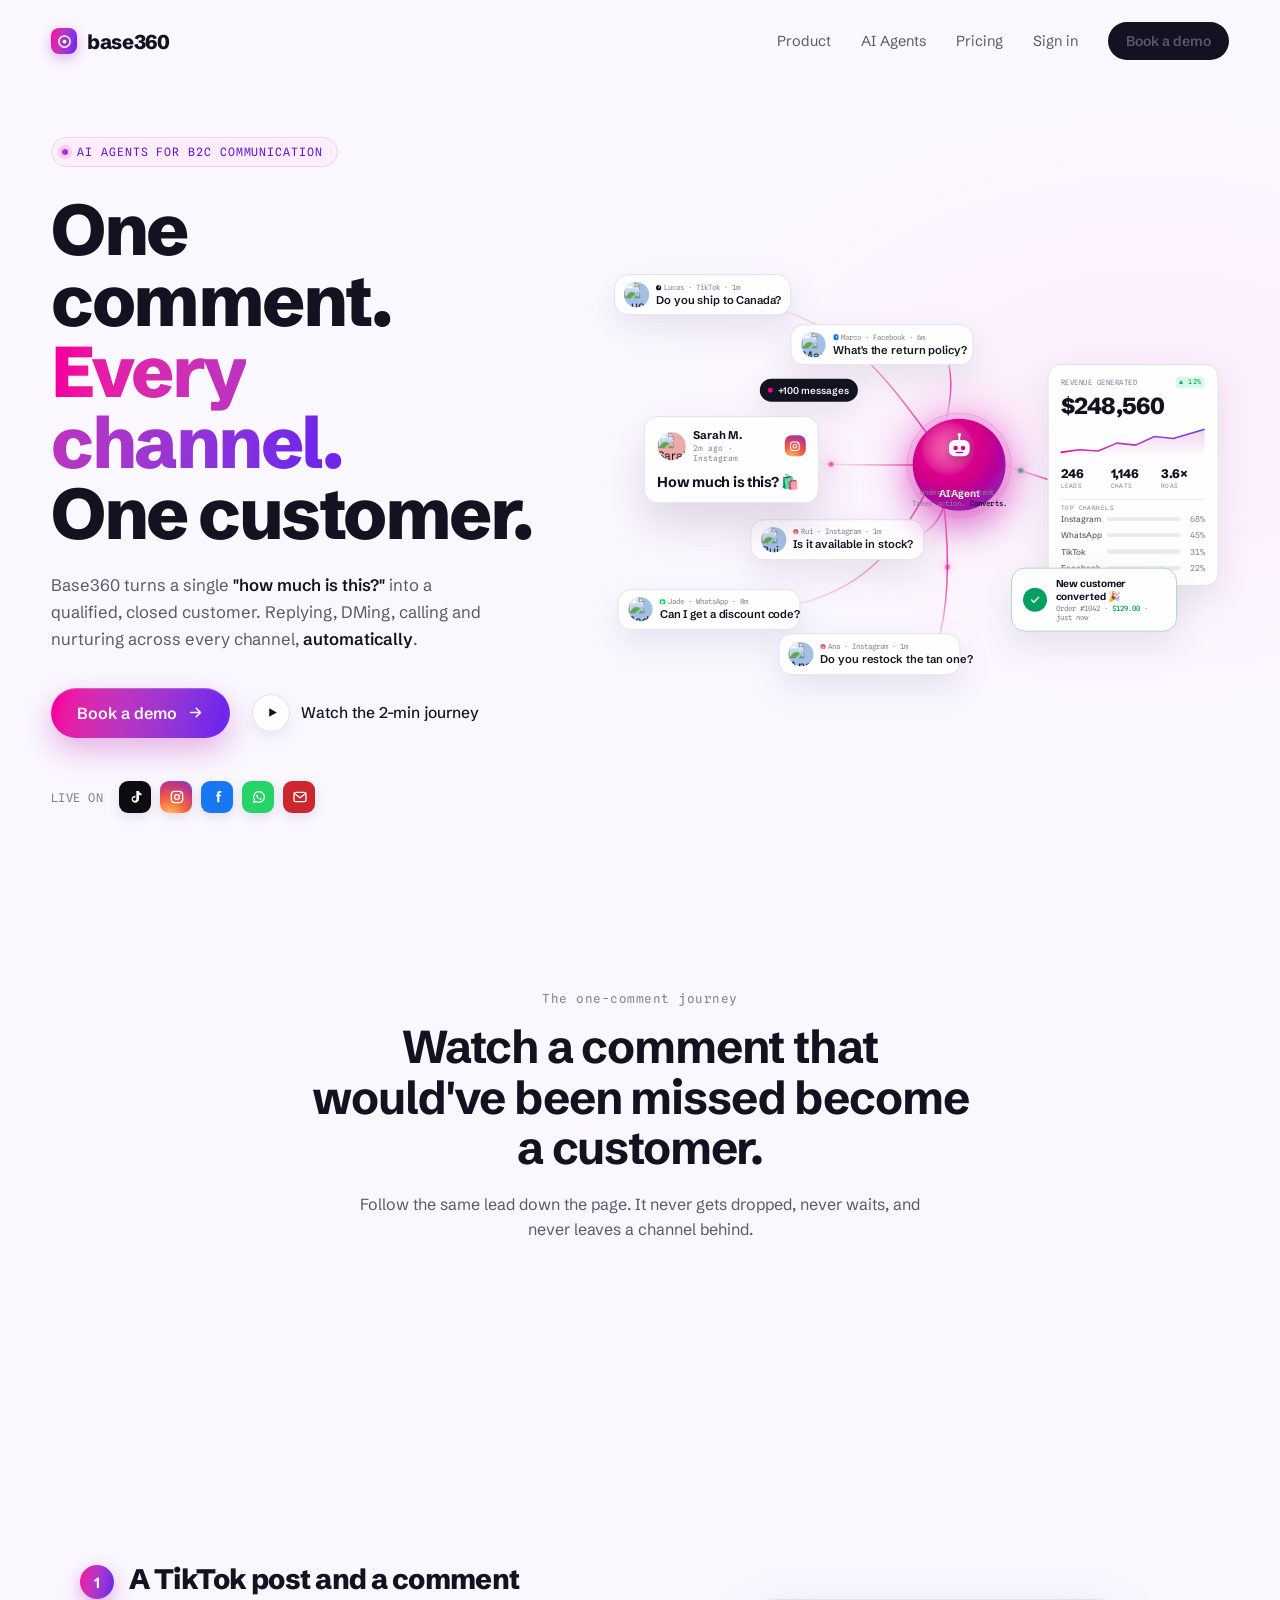
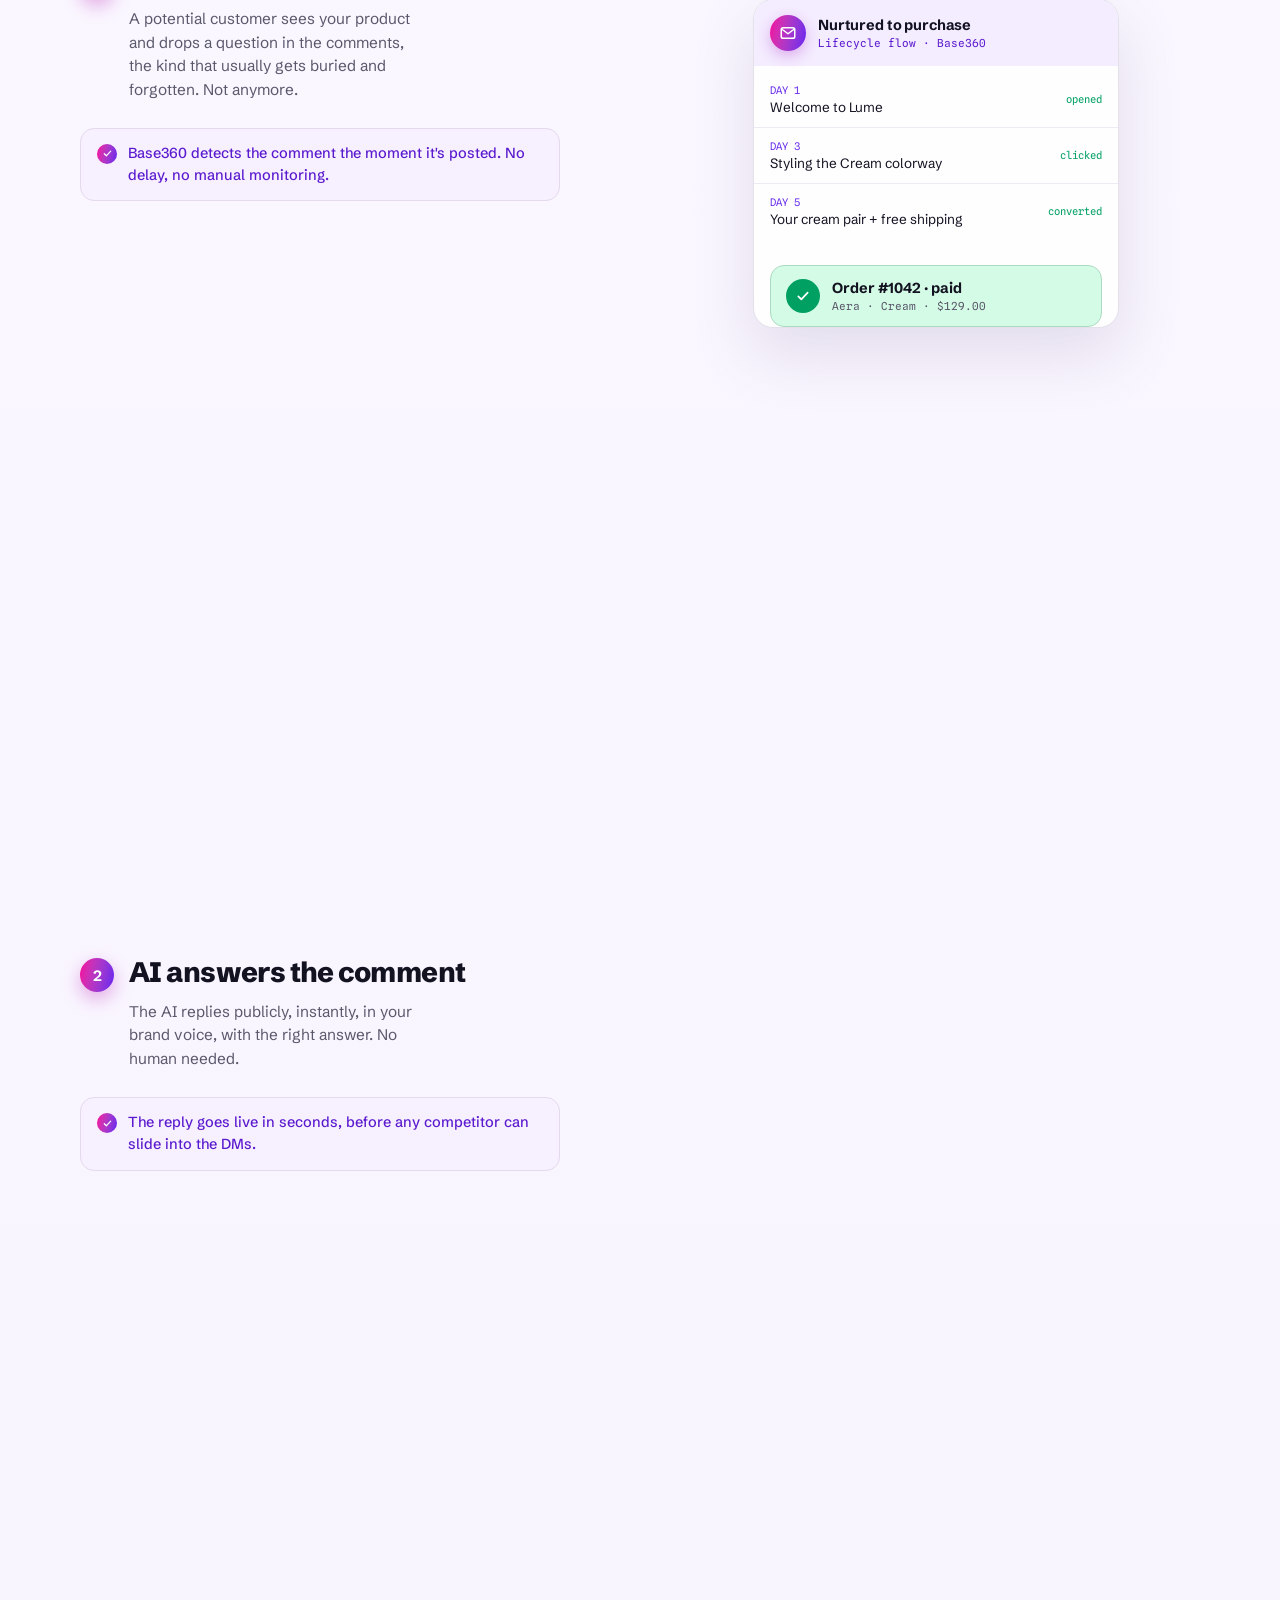
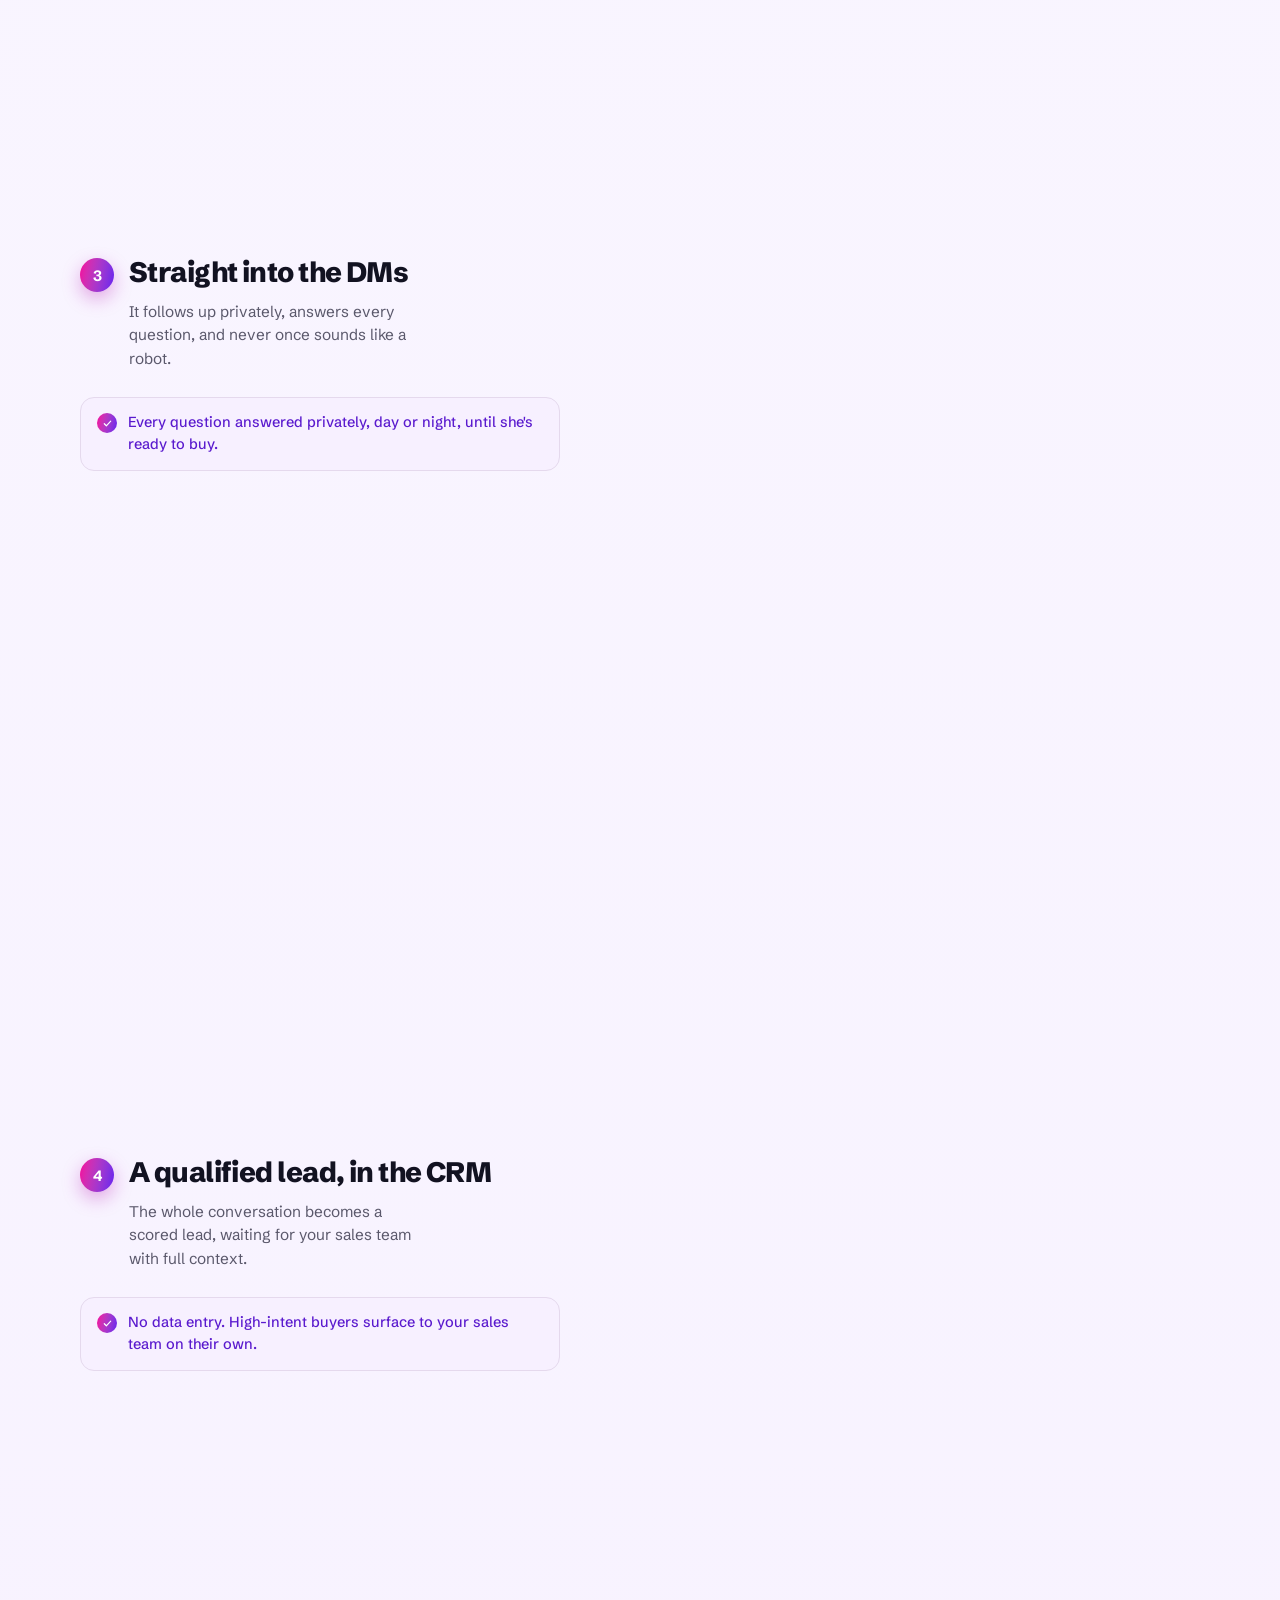
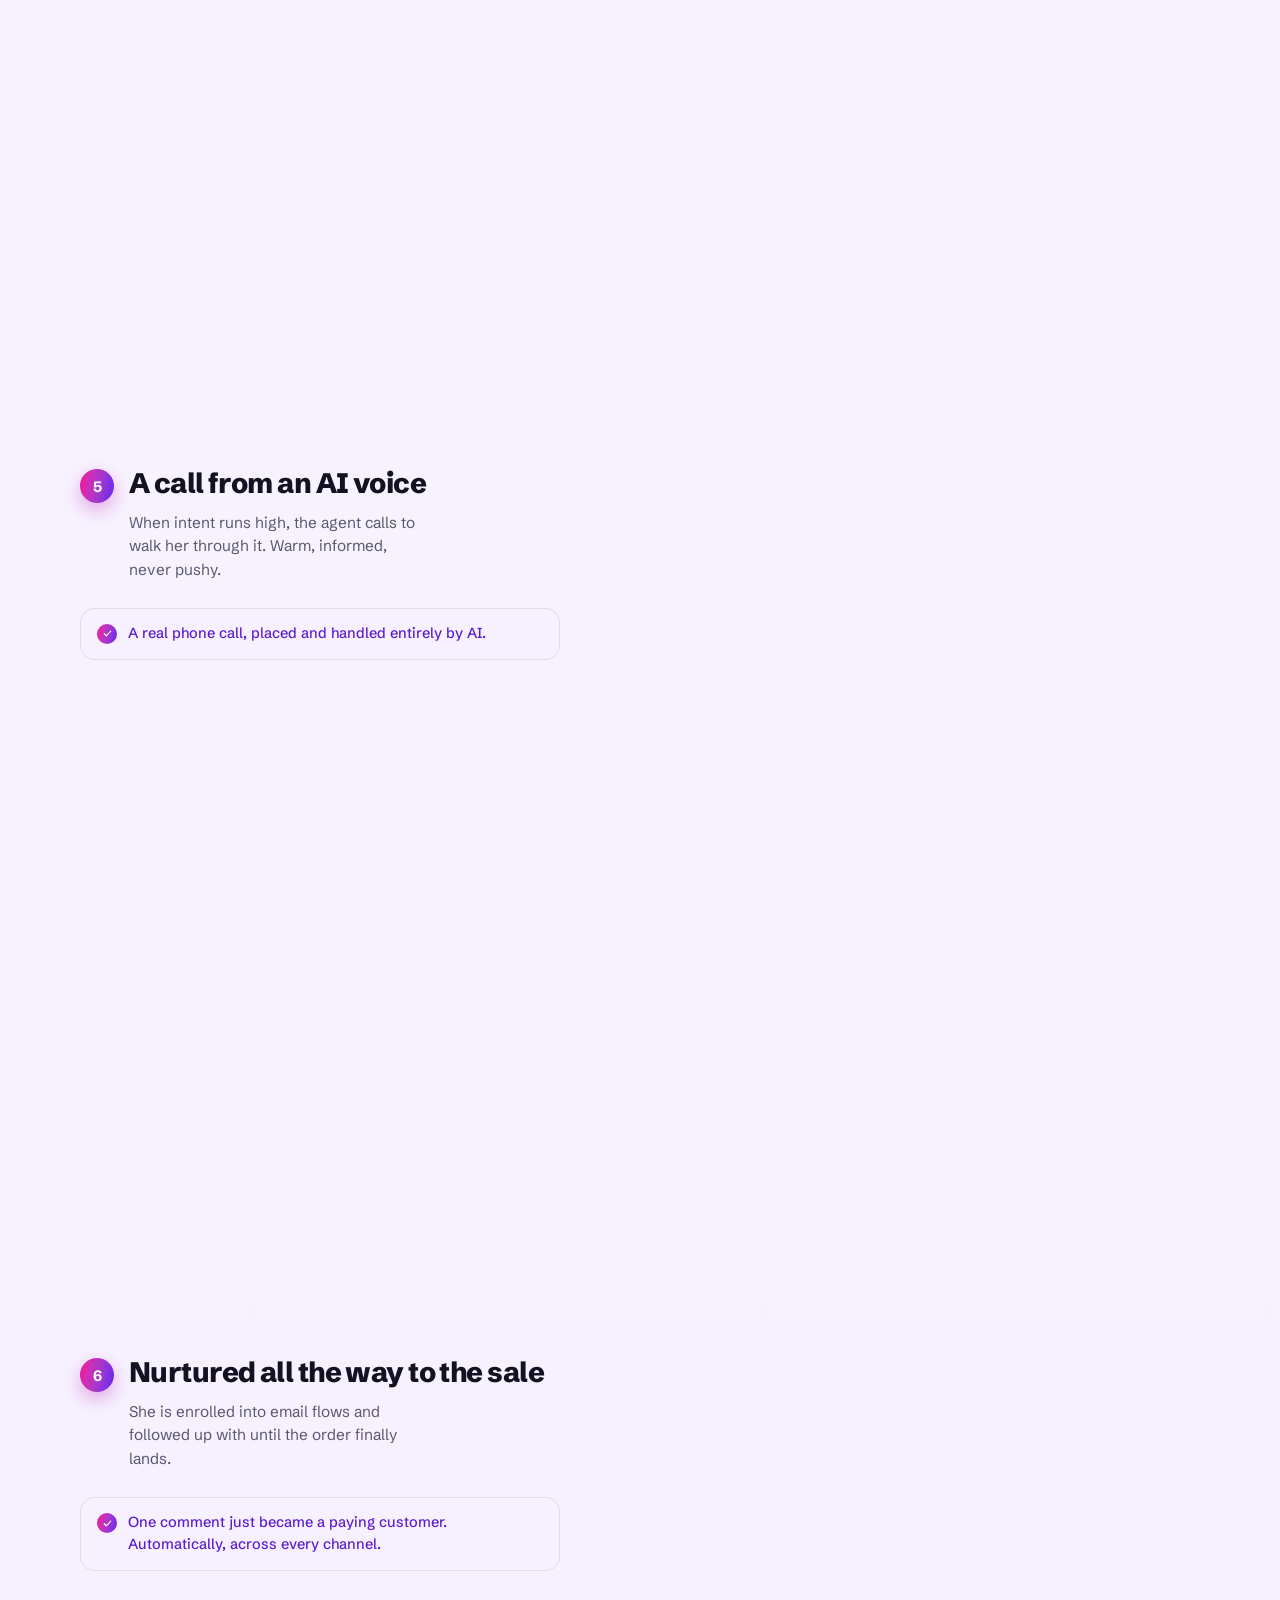
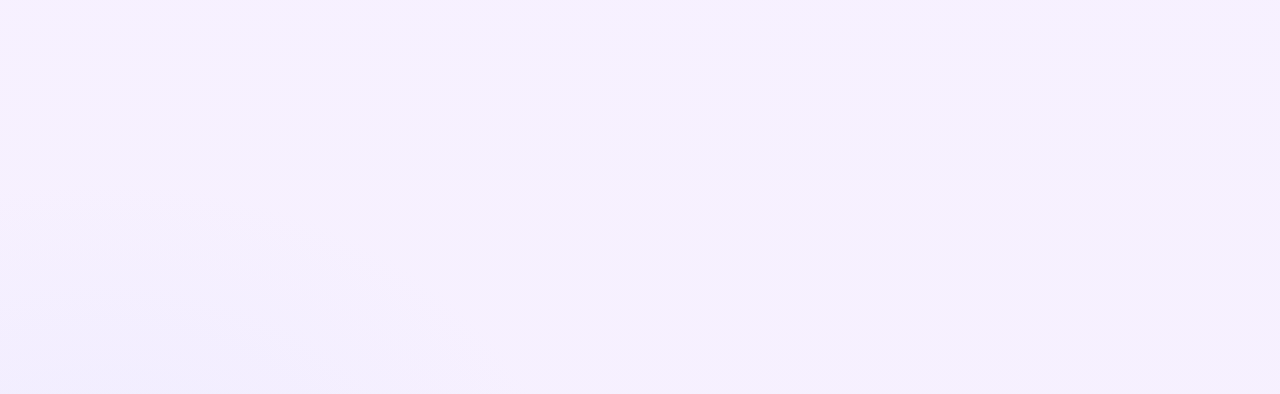
==== base360-landing/index.html @ e76d218e "Make the current design the site index The site root (/) was still serving the abandoned dark "Night" ====
<!DOCTYPE html>
<html lang="en">
<head>
<meta charset="UTF-8">
<meta name="viewport" content="width=device-width, initial-scale=1.0">
<title>Base360 · Hero</title>
<link rel="preconnect" href="https://fonts.googleapis.com">
<link rel="preconnect" href="https://fonts.gstatic.com" crossorigin>
<link href="https://fonts.googleapis.com/css2?family=Schibsted+Grotesk:wght@400;500;600;700;800;900&family=Spline+Sans+Mono:wght@400;500&display=swap" rel="stylesheet">
<style>
  :root{
    --bg: oklch(0.985 0.01 300);
    --bg-2: oklch(0.965 0.02 305);
    --ink: oklch(0.19 0.03 285);
    --ink-soft: oklch(0.47 0.03 288);
    --ink-faint: oklch(0.62 0.025 288);
    --card: oklch(0.998 0.002 300);
    --line: oklch(0.915 0.012 300);
    --line-soft: oklch(0.945 0.01 300);
    --magenta: oklch(0.63 0.26 356);
    --violet: oklch(0.52 0.25 289);
    --violet-deep: oklch(0.45 0.24 288);
    --grad: linear-gradient(102deg, oklch(0.64 0.27 353), oklch(0.51 0.26 291) 92%);
    --green: oklch(0.62 0.15 158);
    --green-bg: oklch(0.955 0.05 160);
    --rail: oklch(0.86 0.045 330);
    --ease: cubic-bezier(0.22, 1, 0.36, 1);
    --sans: "Schibsted Grotesk", system-ui, sans-serif;
    --mono: "Spline Sans Mono", ui-monospace, monospace;
  }
  *{ margin:0; padding:0; box-sizing:border-box; }
  body{
    font-family:var(--sans); color:var(--ink);
    background:
      radial-gradient(58vw 52vh at 90% 6%, oklch(0.95 0.05 340 / .5), transparent 70%),
      radial-gradient(52vw 55vh at 8% 102%, oklch(0.94 0.05 285 / .45), transparent 70%),
      linear-gradient(180deg, var(--bg), var(--bg-2));
    min-height:100svh; -webkit-font-smoothing:antialiased; overflow-x:hidden;
  }
  ::selection{ background:oklch(0.63 0.26 356 / .22); }

  /* ---- nav ---- */
  nav{
    display:flex; justify-content:space-between; align-items:center;
    padding:22px clamp(20px,4vw,56px); max-width:1360px; margin:0 auto;
  }
  .brand{ display:flex; align-items:center; gap:10px; font-weight:800; font-size:20px; letter-spacing:-0.02em; text-decoration:none; color:var(--ink); }
  .brand .mk{ width:26px; height:26px; border-radius:8px; background:var(--grad); display:grid; place-items:center; box-shadow:0 4px 14px oklch(0.55 0.24 320 / .35); }
  .brand .mk svg{ width:15px; height:15px; }
  .nav-links{ display:flex; align-items:center; gap:30px; font-size:14.5px; color:var(--ink-soft); }
  .nav-links a{ text-decoration:none; color:inherit; transition:color .25s var(--ease); }
  .nav-links a:hover{ color:var(--ink); }
  .nav-demo{ background:var(--ink); color:oklch(0.98 0.01 300); text-decoration:none; font-size:14px; font-weight:600; padding:10px 18px; border-radius:999px; transition:transform .3s var(--ease), background .3s var(--ease); }
  .nav-demo:hover{ transform:translateY(-1px); background:oklch(0.28 0.05 288); }
  @media(max-width:760px){ .nav-links a:not(.nav-demo){ display:none; } }

  /* ---- hero shell ---- */
  .hero{
    max-width:1360px; margin:0 auto;
    padding:clamp(24px,4vh,54px) clamp(20px,4vw,56px) 60px;
    display:grid; grid-template-columns:minmax(0,0.86fr) minmax(0,1.14fr);
    gap:clamp(30px,4vw,64px); align-items:center; min-height:calc(100svh - 90px);
  }
  @media(max-width:980px){ .hero{ grid-template-columns:1fr; gap:48px; align-items:start; min-height:0; } }

  /* ---- copy ---- */
  .badge{
    display:inline-flex; align-items:center; gap:9px;
    font-family:var(--mono); font-size:11.5px; letter-spacing:0.08em; text-transform:uppercase;
    color:var(--violet-deep); background:oklch(0.965 0.03 320); border:1px solid oklch(0.9 0.03 320);
    padding:7px 14px 7px 10px; border-radius:999px; margin-bottom:clamp(20px,3vh,30px);
  }
  .badge .d{ width:6px; height:6px; border-radius:50%; background:var(--grad); box-shadow:0 0 0 4px oklch(0.63 0.26 356 / .14); }
  h1{ font-size:clamp(39px,5.6vw,74px); line-height:0.99; font-weight:800; letter-spacing:-0.035em; }
  h1 .g{ background:var(--grad); -webkit-background-clip:text; background-clip:text; color:transparent; }
  .sub{ margin-top:clamp(18px,2.6vh,28px); font-size:clamp(16px,1.3vw,19px); line-height:1.6; color:var(--ink-soft); max-width:44ch; }
  .sub b{ color:var(--ink); font-weight:600; }
  .cta{ margin-top:clamp(24px,3.2vh,34px); display:flex; align-items:center; gap:16px; flex-wrap:wrap; }
  .btn-primary{
    display:inline-flex; align-items:center; gap:10px; text-decoration:none;
    background:var(--grad); color:oklch(0.99 0.01 320);
    font-size:16px; font-weight:600; padding:15px 26px; border-radius:999px;
    box-shadow:0 12px 30px oklch(0.55 0.24 330 / .32), inset 0 1px 0 oklch(1 0 0 / .25);
    transition:transform .32s var(--ease), box-shadow .32s var(--ease);
  }
  .btn-primary:hover{ transform:translateY(-2px); box-shadow:0 18px 40px oklch(0.55 0.24 330 / .42); }
  .btn-primary svg{ width:17px; height:17px; transition:transform .32s var(--ease); }
  .btn-primary:hover svg{ transform:translateX(3px); }
  .btn-ghost{ display:inline-flex; align-items:center; gap:11px; text-decoration:none; color:var(--ink); font-size:15.5px; font-weight:500; padding:13px 6px; }
  .btn-ghost .play{ width:38px; height:38px; border-radius:50%; background:var(--card); border:1px solid var(--line); display:grid; place-items:center; box-shadow:0 6px 16px oklch(0.5 0.05 300 / .1); transition:transform .3s var(--ease), border-color .3s var(--ease); }
  .btn-ghost:hover .play{ transform:scale(1.06); border-color:oklch(0.8 0.06 320); }
  .btn-ghost .play svg{ width:13px; height:13px; margin-left:2px; }

  .chstrip{ margin-top:clamp(28px,4vh,44px); display:flex; align-items:center; gap:16px; }
  .chstrip .cl{ font-family:var(--mono); font-size:12px; letter-spacing:0.04em; color:var(--ink-faint); text-transform:uppercase; white-space:nowrap; }
  .chstrip .ics{ display:flex; gap:9px; }
  .chstrip .ic{ width:32px; height:32px; border-radius:9px; display:grid; place-items:center; box-shadow:0 4px 12px oklch(0.5 0.06 300 / .16); }
  .chstrip .ic svg{ width:16px; height:16px; }
  .ic.tk{ background:oklch(0.16 0.01 300); } .ic.ig{ background:radial-gradient(circle at 30% 108%, #fdc468, #f56040 42%, #c13584 76%, #5b51d8); }
  .ic.fb{ background:#1877f2; } .ic.wa{ background:#25d366; } .ic.em{ background:oklch(0.55 0.2 25); }

  /* ================= VISUAL STAGE ================= */
  .stage{ position:relative; width:100%; max-width:730px; margin-left:auto; aspect-ratio:720/560; container-type:inline-size; }
  .stage-inner{ position:absolute; inset:0; font-size:1.9cqw; }
  @media(max-width:980px){ .stage{ margin:0 auto; } }

  /* rails */
  .wires{ position:absolute; inset:0; width:100%; height:100%; overflow:visible; z-index:1; }
  .rail{ fill:none; stroke:url(#railGrad); stroke-width:1.7; stroke-linecap:round; }
  .flow{ filter:drop-shadow(0 0 5px oklch(0.63 0.26 356 / .85)); }

  .node{ position:absolute; transform:translate(-50%,-50%); z-index:2; background:var(--card); border:1px solid var(--line); border-radius:1.1em; box-shadow:0 1.1em 2.6em oklch(0.5 0.06 300 / .13); }
  .float{ animation:float 7s ease-in-out infinite; }
  .float.b{ animation-duration:8.5s; animation-delay:-2.5s; }
  .float.c{ animation-duration:7.8s; animation-delay:-4.5s; }
  @keyframes float{ 0%,100%{ transform:translate(-50%,-50%);} 50%{ transform:translate(-50%,calc(-50% - 7px)); } }

  /* big hero comment */
  .bigcard{ left:22.5%; top:47%; width:14.3em; padding:0.95em 1em; z-index:4; box-shadow:0 1.8em 3.4em oklch(0.5 0.09 320 / .2); }
  .bigcard .q{ margin-top:0.7em; }
  .bhead{ display:flex; align-items:center; gap:0.6em; }
  .bav{ width:2.35em; height:2.35em; border-radius:50%; object-fit:cover; flex:none; background:oklch(0.8 0.08 20); }
  .bhead .bt{ flex:1; min-width:0; }
  .bnm{ font-weight:700; font-size:0.92em; letter-spacing:-0.01em; display:flex; align-items:center; gap:0.3em; }
  .bnm .vf{ width:0.95em; height:0.95em; border-radius:50%; background:var(--grad); color:#fff; font-size:0.62em; display:grid; place-items:center; }
  .bsub{ font-family:var(--mono); font-size:0.64em; color:var(--ink-faint); margin-top:0.15em; }
  .bsrc{ width:1.7em; height:1.7em; border-radius:0.55em; display:grid; place-items:center; flex:none; }
  .bsrc svg{ width:1em; height:1em; }
  .bbody{ display:flex; gap:0.75em; margin-top:0.75em; align-items:stretch; }
  .btext{ flex:1; display:flex; flex-direction:column; justify-content:center; }
  .bigcard .q{ font-size:1.18em; font-weight:700; letter-spacing:-0.02em; line-height:1.2; }
  .bfoot{ margin-top:0.5em; font-family:var(--mono); font-size:0.58em; color:var(--ink-faint); }
  .bfoot .hi{ color:var(--magenta); }
  .thumb{ width:3.9em; height:3.9em; border-radius:0.8em; object-fit:cover; flex:none; background:oklch(0.85 0.03 300); }

  /* small comments */
  .scmt{ display:flex; align-items:center; gap:0.6em; padding:0.62em 0.8em; width:max-content; max-width:15em; }
  .sav{ width:2em; height:2em; border-radius:50%; object-fit:cover; flex:none; background:oklch(0.8 0.06 250); }
  .ssub{ font-family:var(--mono); font-size:0.6em; color:var(--ink-faint); margin-bottom:0.15em; display:flex; align-items:center; gap:0.4em; }
  .ssub .cdot{ width:0.7em; height:0.7em; border-radius:0.25em; display:inline-grid; place-items:center; }
  .ssub .cdot svg{ width:0.5em; height:0.5em; }
  .sq{ font-size:0.92em; font-weight:600; letter-spacing:-0.01em; white-space:nowrap; }

  /* volume pill */
  .vpill{ left:34.5%; top:33%; display:flex; align-items:center; gap:0.5em; background:var(--ink); color:oklch(0.97 0.01 300); border:none; border-radius:999px; padding:0.5em 0.9em; font-size:0.8em; font-weight:600; z-index:3; }
  .vpill .pulse{ width:0.5em; height:0.5em; border-radius:50%; background:var(--magenta); box-shadow:0 0 0 0 oklch(0.63 0.26 356 / .6); animation:pp 2s ease-out infinite; }
  @keyframes pp{ 0%{box-shadow:0 0 0 0 oklch(0.63 0.26 356 / .6)} 100%{box-shadow:0 0 0 0.7em oklch(0.63 0.26 356 / 0)} }

  /* orb */
  .orb{
    position:absolute; left:58%; top:48%; transform:translate(-50%,-50%); z-index:3;
    width:7.6em; height:7.6em; border-radius:50%;
    background:radial-gradient(circle at 38% 32%, oklch(0.72 0.2 350), oklch(0.55 0.26 350) 42%, oklch(0.47 0.24 300));
    display:grid; place-items:center; color:#fff; text-align:center;
    box-shadow:0 0 0 0.5em oklch(0.7 0.2 340 / .1), 0 0 3.8em oklch(0.62 0.26 345 / .5), 0 1.4em 3em oklch(0.5 0.24 330 / .4);
  }
  .orb::before{ content:""; position:absolute; inset:-0.5em; border-radius:50%; border:1px solid oklch(0.7 0.2 340 / .3); animation:halo 3.6s ease-out infinite; }
  @keyframes halo{ 0%{ transform:scale(1); opacity:.7; } 100%{ transform:scale(1.32); opacity:0; } }
  .orb .rob{ width:2.9em; height:2.9em; margin-bottom:0.05em; filter:drop-shadow(0 2px 6px oklch(0.3 0.1 330 / .5)); }
  .orb .olbl{ font-size:0.82em; font-weight:700; letter-spacing:-0.01em; }
  .orb-cap{ position:absolute; left:58%; top:calc(48% + 4.5em); transform:translateX(-50%); z-index:3; text-align:center; font-family:var(--mono); font-size:0.6em; color:var(--ink-faint); letter-spacing:0.02em; line-height:1.55; max-width:14em; }
  .orb-cap b{ color:var(--ink); font-weight:500; }

  /* dashboard */
  .dash{ left:85%; top:50%; width:14em; padding:1em; }
  .dash .dk{ font-family:var(--mono); font-size:0.6em; letter-spacing:0.07em; text-transform:uppercase; color:var(--ink-faint); display:flex; justify-content:space-between; align-items:center; }
  .dash .up{ color:var(--green); background:var(--green-bg); padding:0.2em 0.5em; border-radius:0.5em; font-size:0.92em; }
  .dash .rev{ font-size:1.9em; font-weight:800; letter-spacing:-0.03em; margin-top:0.15em; }
  .spark{ width:100%; height:2.6em; margin:0.5em 0 0.7em; display:block; }
  .stats{ display:flex; gap:0.5em; padding-bottom:0.8em; border-bottom:1px solid var(--line-soft); }
  .stat{ flex:1; }
  .stat .n{ font-size:1.02em; font-weight:800; letter-spacing:-0.02em; }
  .stat .l{ font-family:var(--mono); font-size:0.5em; color:var(--ink-faint); text-transform:uppercase; letter-spacing:0.05em; margin-top:0.1em; }
  .tch{ font-family:var(--mono); font-size:0.5em; letter-spacing:0.08em; text-transform:uppercase; color:var(--ink-faint); margin:0.75em 0 0.5em; }
  .bars{ display:flex; flex-direction:column; gap:0.5em; }
  .bar{ display:flex; align-items:center; gap:0.6em; font-size:0.68em; }
  .bar .bn{ width:5em; color:var(--ink-soft); font-weight:500; }
  .bar .track{ flex:1; height:0.5em; border-radius:999px; background:oklch(0.94 0.01 300); overflow:hidden; }
  .bar .fill{ height:100%; border-radius:999px; }
  .bar .bv{ font-family:var(--mono); color:var(--ink-faint); width:2.3em; text-align:right; }
  .f-ig{ background:radial-gradient(circle at 20% 50%, #f56040, #c13584); } .f-wa{ background:#25d366; } .f-tk{ background:oklch(0.25 0.02 300); } .f-fb{ background:#1877f2; }

  /* converted toast */
  .toast{ left:79%; top:75%; width:13.6em; padding:0.72em 0.85em; display:flex; align-items:center; gap:0.7em; z-index:6; border-color:oklch(0.85 0.06 160); }
  .toast .tick{ width:2em; height:2em; border-radius:50%; background:var(--green); display:grid; place-items:center; flex:none; }
  .toast .tick svg{ width:1em; height:1em; }
  .toast .t1{ font-size:0.82em; font-weight:700; letter-spacing:-0.01em; }
  .toast .t2{ font-family:var(--mono); font-size:0.6em; color:var(--ink-faint); margin-top:0.15em; }
  .toast .t2 .amt{ color:var(--green); font-weight:500; }

  @media(prefers-reduced-motion:reduce){ .float,.orb::before,.vpill .pulse{ animation:none; } }

  /* entrance */
  .an{ opacity:0; animation:fade .8s var(--ease) forwards; }
  .an.mv{ transform:translateY(16px); animation-name:rise; }
  .d1{animation-delay:.05s} .d2{animation-delay:.12s} .d3{animation-delay:.19s} .d4{animation-delay:.26s} .d5{animation-delay:.33s}
  .stage .an{ transform:translate(-50%,-50%); animation-name:fade; }
  @keyframes fade{ to{ opacity:1; } }
  @keyframes rise{ to{ opacity:1; transform:none; } }
  @media(prefers-reduced-motion:reduce){ .an{ opacity:1 !important; transform:none; animation:none; } .stage .an{ transform:translate(-50%,-50%); } }

  /* ============ JOURNEY SECTION ============ */
  .journey{ padding:clamp(72px,11vh,148px) clamp(20px,5vw,64px) clamp(60px,9vh,120px); }
  .j-head{ max-width:660px; margin:0 auto clamp(52px,8vh,104px); text-align:center; }
  .j-kick{ font-family:var(--mono); font-size:12.5px; letter-spacing:0.04em; color:var(--ink-faint); margin-bottom:16px; }
  .j-head h2{ font-size:clamp(28px,3.8vw,46px); font-weight:700; letter-spacing:-0.025em; line-height:1.1; color:var(--ink); }
  .j-head .jsub{ margin-top:18px; font-size:clamp(15px,1.25vw,18px); color:var(--ink-soft); line-height:1.55; max-width:60ch; margin-left:auto; margin-right:auto; }

  .jsteps{ max-width:1080px; margin:0 auto; display:flex; flex-direction:column; gap:clamp(26px,5vh,54px); }
  .jstep{ display:grid; grid-template-columns:1fr 1fr; gap:clamp(28px,5vw,84px); align-items:center; }
  .jstep.flip .txt{ order:2; }
  .txt{ display:flex; gap:15px; align-items:flex-start; }
  .jbadge{ flex:none; width:34px; height:34px; border-radius:50%; background:var(--grad); color:#fff; font-weight:700; font-size:15px; display:grid; place-items:center; box-shadow:0 7px 18px oklch(0.55 0.24 330/.35); margin-top:2px; }
  .txtbody h3{ font-size:clamp(21px,2.2vw,29px); font-weight:800; letter-spacing:-0.02em; line-height:1.12; }
  .txtbody .jd{ margin-top:12px; color:var(--ink-soft); font-size:clamp(15px,1.2vw,17px); line-height:1.55; max-width:33ch; }
  .mock{ display:flex; justify-content:center; }

  /* shared mock chrome */
  .mcard{ background:var(--card); border:1px solid var(--line); border-radius:20px; box-shadow:0 26px 62px oklch(0.5 0.07 300/.16); }
  .m-head{ display:flex; align-items:center; gap:9px; padding:12px 15px; border-bottom:1px solid var(--line-soft); font-family:var(--mono); font-size:10.5px; letter-spacing:0.05em; text-transform:uppercase; color:var(--ink-faint); }
  .m-chip{ background:oklch(0.96 0.02 320); color:var(--violet-deep); border-radius:6px; padding:3px 8px; }
  .m-live{ margin-left:auto; color:var(--magenta); display:flex; align-items:center; gap:6px; }
  .m-live::before{ content:""; width:6px; height:6px; border-radius:50%; background:var(--magenta); }
  .jav{ border-radius:50%; object-fit:cover; flex:none; background:oklch(0.8 0.06 250); }
  .lume-mk{ background:#111; color:#fff; display:grid; place-items:center; font-weight:800; flex:none; }

  /* shared banner used by CRM / call panels */
  .m-banner{ display:flex; align-items:center; gap:12px; padding:15px 16px; background:oklch(0.955 0.028 305); }
  .m-banner .bic{ width:36px; height:36px; border-radius:50%; background:var(--grad); display:grid; place-items:center; color:#fff; flex:none; box-shadow:0 5px 14px oklch(0.55 0.24 320/.32); }
  .m-banner .bic svg{ width:18px; height:18px; }
  .m-banner .bt1{ font-weight:700; font-size:14.5px; letter-spacing:-0.01em; }
  .m-banner .bt2{ font-family:var(--mono); font-size:11px; color:var(--violet-deep); margin-top:2px; }

  /* step 3 — DM (messenger) */
  .dmm{ width:366px; overflow:hidden; }
  .dm-top{ display:flex; align-items:center; gap:11px; padding:13px 16px; border-bottom:1px solid var(--line-soft); }
  .dm-top .dav{ width:40px; height:40px; border-radius:50%; object-fit:cover; flex:none; }
  .dm-nm{ font-weight:700; font-size:15px; }
  .dm-status{ font-size:12px; color:var(--ink-faint); display:flex; align-items:center; gap:5px; margin-top:1px; }
  .dm-status::before{ content:""; width:7px; height:7px; border-radius:50%; background:var(--green); }
  .dm-icons{ margin-left:auto; display:flex; gap:14px; color:var(--ink-faint); }
  .dm-icons svg{ width:19px; height:19px; }
  .dm-body{ padding:16px; display:flex; flex-direction:column; gap:7px; }
  .dm-from{ font-family:var(--mono); font-size:10px; color:var(--violet-deep); background:oklch(0.95 0.03 305); border:1px solid oklch(0.89 0.04 305); border-radius:7px; padding:3px 9px; align-self:flex-start; margin-top:6px; }
  .dm-recv{ display:flex; gap:8px; align-items:flex-end; max-width:86%; }
  .dm-recv .rav{ width:28px; height:28px; border-radius:50%; background:#111; display:grid; place-items:center; flex:none; }
  .dm-recv .rav svg{ width:15px; height:15px; }
  .dm-recv .rb{ background:oklch(0.955 0.008 300); border-radius:17px; border-bottom-left-radius:5px; padding:10px 14px; font-size:13.5px; line-height:1.42; }
  .dm-sent{ align-self:flex-end; background:var(--grad); color:#fff; border-radius:17px; border-bottom-right-radius:5px; padding:10px 14px; font-size:13.5px; line-height:1.42; max-width:82%; }
  .dm-input{ display:flex; align-items:center; gap:10px; padding:12px 14px; border-top:1px solid var(--line-soft); }
  .dm-input .field{ flex:1; background:oklch(0.965 0.006 300); border:1px solid var(--line-soft); border-radius:999px; padding:10px 16px; color:var(--ink-faint); font-size:13px; }
  .dm-input .send{ width:36px; height:36px; border-radius:50%; background:var(--grad); border:none; color:#fff; display:grid; place-items:center; flex:none; }
  .dm-input .send svg{ width:16px; height:16px; }

  /* step 4 — CRM lead */
  .crmm{ width:366px; overflow:hidden; }
  .crm-body{ padding:16px; }
  .crm-person{ display:flex; align-items:center; gap:12px; }
  .crm-person .cav{ width:44px; height:44px; border-radius:50%; object-fit:cover; flex:none; }
  .crm-nm{ font-weight:700; font-size:15.5px; display:flex; align-items:center; gap:8px; }
  .crm-hot{ font-size:11px; font-weight:600; color:#d9480f; background:oklch(0.95 0.055 55); border:1px solid oklch(0.87 0.07 55); border-radius:999px; padding:2px 9px; }
  .crm-src{ font-size:12px; color:var(--ink-faint); margin-top:3px; }
  .crm-score{ margin-left:auto; text-align:right; }
  .crm-score .l{ font-family:var(--mono); font-size:9.5px; letter-spacing:.08em; color:var(--ink-faint); }
  .crm-score .v{ font-weight:800; font-size:24px; letter-spacing:-0.03em; line-height:1; margin-top:2px; }
  .crm-intent{ margin-top:18px; }
  .crm-intent .r{ display:flex; justify-content:space-between; font-family:var(--mono); font-size:10.5px; letter-spacing:.05em; color:var(--ink-faint); text-transform:uppercase; margin-bottom:7px; }
  .crm-track{ height:8px; border-radius:999px; background:oklch(0.93 0.01 300); overflow:hidden; }
  .crm-track i{ display:block; height:100%; border-radius:999px; background:linear-gradient(90deg, oklch(0.55 0.22 300), oklch(0.62 0.26 356)); }
  .crm-sec{ margin-top:18px; }
  .crm-sec .lbl{ font-family:var(--mono); font-size:9.5px; letter-spacing:.08em; text-transform:uppercase; color:var(--ink-faint); margin-bottom:7px; }
  .crm-sum{ font-size:13px; line-height:1.55; color:var(--ink-soft); }
  .crm-sum .ar{ color:var(--violet); font-weight:600; }
  .crm-pipe{ display:flex; align-items:center; gap:7px; flex-wrap:wrap; }
  .crm-pp{ font-size:11.5px; padding:5px 12px; border-radius:999px; white-space:nowrap; }
  .crm-pp.done{ background:oklch(0.95 0.02 305); color:var(--ink-soft); }
  .crm-pp.now{ background:var(--grad); color:#fff; font-weight:600; }
  .crm-pp.next{ background:oklch(0.965 0.006 300); color:var(--ink-faint); }
  .crm-pipe .sep{ color:oklch(0.78 0.02 300); font-size:12px; }
  .crm-actions{ display:flex; gap:10px; margin-top:18px; }
  .crm-actions .primary{ flex:1; background:var(--grad); color:#fff; border:none; border-radius:13px; padding:13px; font-weight:600; font-size:14px; font-family:inherit; display:inline-flex; align-items:center; justify-content:center; gap:8px; cursor:pointer; }
  .crm-actions .primary svg{ width:15px; height:15px; }
  .crm-actions .ghost{ border:1.5px solid var(--line); background:none; border-radius:13px; padding:13px 18px; font-weight:600; font-size:14px; color:var(--violet-deep); font-family:inherit; cursor:pointer; }

  /* step 5 — AI voice call */
  .callm{ width:366px; overflow:hidden; text-align:center; }
  .call-body{ padding:24px 18px 6px; }
  .call-av{ width:92px; height:92px; border-radius:50%; object-fit:cover; margin:0 auto; display:block; box-shadow:0 0 0 6px oklch(0.955 0.03 320), 0 12px 26px oklch(0.55 0.18 320/.25); }
  .call-nm{ font-weight:800; font-size:19px; letter-spacing:-0.02em; margin-top:14px; }
  .call-sub{ font-size:12.5px; color:var(--ink-faint); margin-top:3px; }
  .call-wave{ display:flex; justify-content:center; align-items:center; gap:3px; height:26px; margin:18px 0 6px; }
  .call-wave i{ width:4px; border-radius:2px; background:var(--grad); animation:wv 1.1s ease-in-out infinite alternate; }
  @keyframes wv{ from{ transform:scaleY(.25);} to{ transform:scaleY(1);} }
  @media(prefers-reduced-motion:reduce){ .call-wave i{ animation:none; } }
  .call-speak{ color:var(--violet-deep); font-weight:600; font-size:13px; }
  .call-time{ font-family:var(--mono); font-size:12px; color:var(--ink-faint); margin-top:4px; }
  .call-script{ margin:18px 16px 0; background:oklch(0.965 0.008 300); border-radius:13px; padding:14px 15px; text-align:left; }
  .call-script .lbl{ font-family:var(--mono); font-size:9.5px; letter-spacing:.08em; text-transform:uppercase; color:var(--ink-faint); margin-bottom:6px; }
  .call-script p{ font-size:13px; line-height:1.5; color:var(--ink-soft); }
  .call-controls{ display:flex; justify-content:center; gap:26px; padding:18px 16px 22px; }
  .call-btn{ display:flex; flex-direction:column; align-items:center; gap:7px; font-size:11px; color:var(--ink-faint); }
  .call-btn .cc{ width:48px; height:48px; border-radius:50%; background:oklch(0.96 0.006 300); border:1px solid var(--line-soft); display:grid; place-items:center; color:var(--ink); }
  .call-btn .cc svg{ width:19px; height:19px; }
  .call-btn.end .cc{ background:#fe2c55; border-color:#fe2c55; color:#fff; }
  .call-btn.end{ color:#e0245e; }

  /* step 6 — nurture / order */
  .nurm{ width:366px; overflow:hidden; }
  .nur-body{ padding:6px 0 14px; }
  .nr{ display:flex; justify-content:space-between; align-items:center; gap:12px; padding:12px 16px; border-top:1px solid var(--line-soft); font-size:13.5px; }
  .nr:first-child{ border-top:0; }
  .nr .day{ font-family:var(--mono); font-size:10.5px; color:var(--violet); margin-bottom:3px; }
  .nr .st{ font-family:var(--mono); font-size:10.5px; color:var(--green); white-space:nowrap; }
  .order-ok{ margin:12px 16px 0; display:flex; align-items:center; gap:12px; background:var(--green-bg); border:1px solid oklch(0.85 0.06 160); border-radius:14px; padding:13px 15px; }
  .order-ok .tick{ width:34px; height:34px; border-radius:50%; background:var(--green); color:#fff; display:grid; place-items:center; flex:none; }
  .order-ok .tick svg{ width:16px; height:16px; }
  .order-ok .o1{ font-weight:700; font-size:14.5px; }
  .order-ok .o2{ font-family:var(--mono); font-size:11px; color:var(--ink-soft); margin-top:2px; }

  .jrv{ opacity:0; transform:translateY(28px); transition:opacity .7s var(--ease), transform .7s var(--ease); }
  .jrv.in{ opacity:1; transform:none; }

  /* ---- build-up reveal: pieces assemble as each step scrolls in ---- */
  .jstep.jrv{ opacity:1; transform:none; transition:none; }        /* container stays put */

  /* text side */
  .jstep .jbadge{ opacity:0; transform:scale(.45); transition:opacity .45s var(--ease), transform .55s var(--ease); }
  .jstep.in .jbadge{ opacity:1; transform:none; }
  .jstep .txtbody h3{ opacity:0; transform:translateY(10px); transition:opacity .55s var(--ease) .08s, transform .55s var(--ease) .08s; }
  .jstep .txtbody .jd{ opacity:0; transform:translateY(10px); transition:opacity .55s var(--ease) .16s, transform .55s var(--ease) .16s; }
  .jstep.in .txtbody h3, .jstep.in .txtbody .jd{ opacity:1; transform:none; }

  /* the mockup screen transitions in */
  .jstep .mcard{ opacity:0; transform:translateY(20px); transition:opacity .6s var(--ease), transform .7s var(--ease); }
  .jstep.in .mcard{ opacity:1; transform:none; }
  .jstep .tt-comment{ transition-delay:.36s; }

  /* the product image builds up (wipes open from the bottom + settles from scale) */
  .jstep .tt-media img{ clip-path:inset(101% 0 0 0); transform:scale(1.1); transition:clip-path .9s var(--ease) .18s, transform 1.2s var(--ease) .18s; }
  .jstep.in .tt-media img{ clip-path:inset(0 0 0 0); transform:scale(1); }

  /* the UI assembles on top of the image */
  .jstep .tt-rail .tt-act{ opacity:0; transform:scale(.4); transition:opacity .4s var(--ease), transform .5s var(--ease); }
  .jstep.in .tt-rail .tt-act{ opacity:1; transform:none; }
  .jstep.in .tt-rail .tt-act:nth-child(1){ transition-delay:.56s }
  .jstep.in .tt-rail .tt-act:nth-child(2){ transition-delay:.65s }
  .jstep.in .tt-rail .tt-act:nth-child(3){ transition-delay:.74s }
  .jstep .tt-disc{ opacity:0; transition:opacity .5s var(--ease) .82s; }
  .jstep.in .tt-disc{ opacity:1; }

  /* conversational rows arrive in sequence */
  .jstep .dm-body > *, .jstep .tr p{ opacity:0; transform:translateY(10px); transition:opacity .5s var(--ease), transform .5s var(--ease); }
  .jstep.in .dm-body > *, .jstep.in .tr p{ opacity:1; transform:none; }
  .jstep.in .dm-body > *:nth-child(1){ transition-delay:.2s }
  .jstep.in .dm-body > *:nth-child(2){ transition-delay:.32s }
  .jstep.in .dm-body > *:nth-child(3){ transition-delay:.44s }
  .jstep.in .dm-body > *:nth-child(4){ transition-delay:.56s }
  .jstep.in .dm-body > *:nth-child(5){ transition-delay:.68s }
  .jstep.in .tr p:nth-child(1){ transition-delay:.2s }
  .jstep.in .tr p:nth-child(2){ transition-delay:.34s }
  .jstep.in .tr p:nth-child(3){ transition-delay:.48s }

  @media(prefers-reduced-motion:reduce){
    .jrv{ opacity:1; transform:none; transition:none; }
    .jstep .jbadge, .jstep .txtbody h3, .jstep .txtbody .jd, .jstep .mcard,
    .jstep .tt-rail .tt-act, .jstep .tt-disc, .jstep .dm-body > *, .jstep .tr p{ opacity:1; transform:none; transition:none; }
    .jstep .tt-media img{ clip-path:none; transform:none; transition:none; }
  }

  @media(max-width:820px){
    .jstep{ grid-template-columns:1fr; gap:26px; justify-items:start; }
    .jstep.flip .txt{ order:0; }
    .txtbody .jd{ max-width:none; }
    .mock{ justify-content:flex-start; }
  }

  /* ============ SCROLLY: one sticky deck, panels cross-fade per step ============ */
  .scrolly{ display:grid; grid-template-columns:1fr 1fr; column-gap:clamp(30px,5vw,84px); max-width:1120px; margin:0 auto; align-items:start; }
  .dstep{ grid-column:1; min-height:100vh; display:flex; flex-direction:column; justify-content:center; opacity:.32; transition:opacity .5s var(--ease); }
  .dstep:first-child{ min-height:82vh; }
  .dstep.active{ opacity:1; }
  .panel{ grid-column:2; grid-row:1 / -1; position:sticky; top:0; height:100vh; align-self:start; display:grid; place-items:center; opacity:0; transform:translateY(16px) scale(.985); transition:opacity .5s var(--ease), transform .55s var(--ease); pointer-events:none; }
  .panel.is-active{ opacity:1; transform:none; pointer-events:auto; }

  .callout{ margin-top:26px; display:flex; gap:11px; align-items:flex-start; background:oklch(0.965 0.022 305); border:1px solid oklch(0.9 0.03 312); border-radius:14px; padding:14px 16px; max-width:30em; }
  .callout .ck{ width:20px; height:20px; border-radius:50%; background:var(--grad); display:grid; place-items:center; flex:none; margin-top:1px; }
  .callout .ck svg{ width:11px; height:11px; }
  .callout p{ font-size:14.5px; line-height:1.5; color:var(--violet-deep); font-weight:500; }

  /* upgraded tiktok card */
  .ttcard{ width:380px; max-width:90vw; overflow:hidden; }
  .tt-head{ display:flex; align-items:center; gap:11px; padding:13px 14px; }
  .tt-logo{ width:38px; height:38px; border-radius:50%; background:#111; display:grid; place-items:center; flex:none; }
  .tt-logo svg{ width:20px; height:20px; }
  .tt-id{ flex:1; min-width:0; }
  .tt-nm{ font-weight:700; font-size:15px; line-height:1.15; }
  .tt-hd{ font-size:12.5px; color:var(--ink-faint); }
  .tt-follow{ font-family:inherit; font-weight:600; font-size:13px; color:var(--ink); background:none; border:1.5px solid var(--line); border-radius:999px; padding:7px 17px; cursor:pointer; transition:border-color .25s var(--ease), color .25s var(--ease); }
  .tt-follow:hover{ border-color:var(--magenta); color:var(--magenta); }
  .tt-more{ color:var(--ink-faint); letter-spacing:1.5px; font-weight:700; }
  .tt-body{ display:flex; }
  .tt-media{ flex:1; min-width:0; aspect-ratio:4/3; background:#0a0a0b; position:relative; }
  .tt-media img{ width:100%; height:100%; object-fit:cover; }
  .tt-rail{ width:56px; display:flex; flex-direction:column; align-items:center; gap:15px; padding:16px 0; }
  .tt-act{ display:flex; flex-direction:column; align-items:center; gap:3px; font-size:11px; font-weight:600; color:var(--ink-soft); }
  .tt-act svg{ width:24px; height:24px; }
  .tt-act.liked svg{ color:#fe2c55; }
  .tt-cap{ padding:11px 14px; font-size:13.5px; line-height:1.4; }
  .tt-cap .tags{ color:var(--violet); font-weight:600; }
  .tt-cmts{ border-top:1px solid var(--line-soft); }
  .tt-cmts-head{ display:flex; justify-content:space-between; align-items:center; padding:12px 14px 6px; font-weight:700; font-size:14px; }
  .tt-cmts-head .cc{ font-weight:400; font-size:12px; color:var(--ink-faint); }
  .ttc{ display:flex; gap:11px; padding:9px 14px; }
  .ttc .cav{ width:34px; height:34px; border-radius:50%; object-fit:cover; flex:none; background:oklch(0.8 0.06 30); }
  .ttc .cav.lume{ background:#111; display:grid; place-items:center; }
  .ttc .cav.lume svg{ width:19px; height:19px; }
  .c-nm{ font-weight:600; font-size:13px; display:flex; align-items:center; gap:6px; }
  .c-tm{ font-weight:400; color:var(--ink-faint); font-size:11.5px; }
  .ai-badge{ font-family:var(--mono); font-size:9px; letter-spacing:.03em; color:var(--violet-deep); background:oklch(0.94 0.04 300); border:1px solid oklch(0.86 0.05 300); border-radius:5px; padding:1px 5px; }
  .c-tx{ font-size:13.5px; line-height:1.45; margin-top:2px; }
  .c-tx .link{ color:var(--violet); }
  .c-act{ display:flex; gap:15px; align-items:center; margin-top:7px; font-size:11.5px; color:var(--ink-faint); font-family:var(--mono); }

  /* the AI reply reveals when step 2 becomes active */
  .tt-reply{ display:grid; grid-template-rows:0fr; opacity:0; transition:grid-template-rows .6s var(--ease), opacity .45s var(--ease); }
  .tt-reply-inner{ overflow:hidden; min-height:0; }
  .ttcard.show-reply .tt-reply{ grid-template-rows:1fr; opacity:1; }
  .ttc.reply{ background:oklch(0.976 0.008 320); }

  @media(prefers-reduced-motion:reduce){ .duo-text .dstep{ opacity:1; } .tt-reply{ transition:none; } }

  @media(max-width:900px){
    .scrolly{ display:block; max-width:480px; }
    .dstep, .dstep:first-child{ min-height:auto; opacity:1; margin-bottom:6px; }
    .panel{ position:static; height:auto; opacity:1; transform:none; display:block; pointer-events:auto; margin:2px auto 40px; }
    .ttcard{ width:100%; max-width:420px; }
    .ttcard .tt-reply{ grid-template-rows:1fr; opacity:1; }
  }
</style>
</head>
<body>

<nav>
  <a class="brand" href="#">
    <span class="mk"><svg viewBox="0 0 24 24" fill="none"><circle cx="12" cy="12" r="9" stroke="#fff" stroke-width="2.4"/><circle cx="12" cy="12" r="3" fill="#fff"/></svg></span>
    base360
  </a>
  <div class="nav-links">
    <a href="#">Product</a><a href="#">AI Agents</a><a href="#">Pricing</a><a href="#">Sign in</a>
    <a class="nav-demo" href="#">Book a demo</a>
  </div>
</nav>

<main class="hero">
  <!-- copy -->
  <div class="copy">
    <span class="badge an mv d1"><span class="d"></span>AI agents for B2C communication</span>
    <h1 class="an mv d2">One comment.<br><span class="g">Every channel.</span><br>One customer.</h1>
    <p class="sub an mv d3">Base360 turns a single <b>"how much is this?"</b> into a qualified, closed customer. Replying, DMing, calling and nurturing across every channel, <b>automatically</b>.</p>
    <div class="cta an mv d4">
      <a class="btn-primary" href="#">Book a demo
        <svg viewBox="0 0 24 24" fill="none"><path d="M5 12h14M13 6l6 6-6 6" stroke="currentColor" stroke-width="2.2" stroke-linecap="round" stroke-linejoin="round"/></svg>
      </a>
      <a class="btn-ghost" href="#"><span class="play"><svg viewBox="0 0 24 24" fill="var(--ink)"><path d="M6 4l14 8-14 8z"/></svg></span>Watch the 2-min journey</a>
    </div>
    <div class="chstrip an mv d5">
      <span class="cl">Live on</span>
      <div class="ics">
        <span class="ic tk"><svg viewBox="0 0 24 24" fill="#fff"><path d="M16.5 3c.3 2.1 1.7 3.6 3.8 3.9v2.6c-1.4.1-2.7-.3-3.8-1v6.2c0 3.6-2.6 5.9-5.6 5.9C7.8 20.6 5.5 18.3 5.5 15c0-3.2 2.6-5.2 5.6-5v2.8c-.4-.1-.8-.2-1.2-.2-1.4 0-2.6 1.1-2.6 2.5s1.2 2.6 2.6 2.6c1.5 0 2.6-1.2 2.6-2.8V3z"/></svg></span>
        <span class="ic ig"><svg viewBox="0 0 24 24" fill="none" stroke="#fff" stroke-width="2"><rect x="3.5" y="3.5" width="17" height="17" rx="5"/><circle cx="12" cy="12" r="3.6"/><circle cx="17.2" cy="6.8" r="1.1" fill="#fff" stroke="none"/></svg></span>
        <span class="ic fb"><svg viewBox="0 0 24 24" fill="#fff"><path d="M14 8.5V7c0-.8.2-1.2 1.3-1.2H17V3h-2.5c-2.7 0-3.7 1.4-3.7 3.7v1.8H9V11h1.8v9h3.2v-9h2.3l.4-2.5z"/></svg></span>
        <span class="ic wa"><svg viewBox="0 0 24 24" fill="#fff"><path d="M12 3a9 9 0 00-7.7 13.6L3 21l4.5-1.2A9 9 0 1012 3zm0 2a7 7 0 11-3.7 12.9l-.3-.2-2.4.6.6-2.3-.2-.3A7 7 0 0112 5zm3.9 9.3c-.2-.1-1.2-.6-1.4-.7-.2-.1-.3-.1-.5.1l-.6.8c-.1.1-.2.2-.4.1a5.7 5.7 0 01-2.8-2.4c-.2-.3.2-.3.5-1 .1-.1 0-.3 0-.4l-.7-1.6c-.2-.4-.3-.4-.5-.4h-.4c-.1 0-.4.1-.6.3-.7.7-.7 1.7-.1 2.9a9.3 9.3 0 003.6 3.4c1.5.6 2 .6 2.8.5.4-.1 1.2-.5 1.3-1 .2-.5.2-.9.1-1z"/></svg></span>
        <span class="ic em"><svg viewBox="0 0 24 24" fill="none" stroke="#fff" stroke-width="2"><rect x="3" y="5" width="18" height="14" rx="2.5"/><path d="M4 7l8 6 8-6" stroke-linecap="round"/></svg></span>
      </div>
    </div>
  </div>

  <!-- visual -->
  <div class="stage">
   <div class="stage-inner">
    <svg class="wires" viewBox="0 0 720 560" preserveAspectRatio="xMidYMid meet" aria-hidden="true" xmlns="http://www.w3.org/2000/svg" xmlns:xlink="http://www.w3.org/1999/xlink">
      <defs>
        <linearGradient id="railGrad" x1="0" y1="0" x2="1" y2="0">
          <stop offset="0" stop-color="oklch(0.9 0.03 340 / .35)"/>
          <stop offset="1" stop-color="oklch(0.62 0.24 350 / .85)"/>
        </linearGradient>
        <radialGradient id="fg"><stop offset="0" stop-color="oklch(0.72 0.26 350)"/><stop offset="1" stop-color="oklch(0.55 0.26 350 / .15)"/></radialGradient>
        <radialGradient id="fg2"><stop offset="0" stop-color="oklch(0.72 0.16 160)"/><stop offset="1" stop-color="oklch(0.6 0.16 160 / .15)"/></radialGradient>
      </defs>
      <path id="w1" class="rail" d="M205 92 C 300 116, 344 184, 380 232"/>
      <path id="w2" class="rail" d="M404 150 C 412 178, 406 202, 402 222"/>
      <path id="w3" class="rail" d="M262 268 C 305 269, 335 269, 366 269"/>
      <path id="w4" class="rail" d="M366 352 C 392 340, 400 322, 402 306"/>
      <path id="w5" class="rail" d="M212 430 C 320 414, 352 348, 380 300"/>
      <path id="w6" class="rail" d="M392 472 C 410 416, 404 348, 400 312"/>
      <path id="w7" class="rail" d="M470 270 C 492 277, 502 281, 516 285"/>
      <g>
        <circle class="flow" r="3.4" fill="url(#fg)"><animateMotion dur="2.6s" begin="0s"   repeatCount="indefinite"><mpath xlink:href="#w1"/></animateMotion></circle>
        <circle class="flow" r="3.4" fill="url(#fg)"><animateMotion dur="2.1s" begin="0.4s" repeatCount="indefinite"><mpath xlink:href="#w3"/></animateMotion></circle>
        <circle class="flow" r="3.4" fill="url(#fg)"><animateMotion dur="2.9s" begin="0.9s" repeatCount="indefinite"><mpath xlink:href="#w5"/></animateMotion></circle>
        <circle class="flow" r="3.4" fill="url(#fg)"><animateMotion dur="2.4s" begin="1.4s" repeatCount="indefinite"><mpath xlink:href="#w6"/></animateMotion></circle>
        <circle class="flow" r="3.8" fill="url(#fg2)"><animateMotion dur="1.8s" begin="0.3s" repeatCount="indefinite"><mpath xlink:href="#w7"/></animateMotion></circle>
      </g>
    </svg>

    <!-- volume pill -->
    <div class="node vpill an d2"><span class="pulse"></span>+100 messages</div>

    <!-- comment: TikTok (top-left) -->
    <div class="node scmt float an d1" style="left:18%; top:14%">
      <img class="sav" src="https://images.unsplash.com/photo-1500648767791-00dcc994a43e?auto=format&fit=crop&w=120&h=120&q=80" alt="Lucas" referrerpolicy="no-referrer">
      <div>
        <div class="ssub"><span class="cdot ic tk"><svg viewBox="0 0 24 24" fill="#fff"><path d="M16.5 3c.3 2.1 1.7 3.6 3.8 3.9v2.6c-1.4.1-2.7-.3-3.8-1v6.2c0 3.6-2.6 5.9-5.6 5.9C7.8 20.6 5.5 18.3 5.5 15c0-3.2 2.6-5.2 5.6-5v2.8c-.4-.1-.8-.2-1.2-.2-1.4 0-2.6 1.1-2.6 2.5s1.2 2.6 2.6 2.6c1.5 0 2.6-1.2 2.6-2.8V3z"/></svg></span>Lucas · TikTok · 1m</div>
        <div class="sq">Do you ship to Canada?</div>
      </div>
    </div>

    <!-- comment: Facebook (top) -->
    <div class="node scmt float b an d2" style="left:46%; top:24%">
      <img class="sav" src="https://images.unsplash.com/photo-1633332755192-727a05c4013d?auto=format&fit=crop&w=120&h=120&q=80" alt="Marco" referrerpolicy="no-referrer">
      <div>
        <div class="ssub"><span class="cdot ic fb"><svg viewBox="0 0 24 24" fill="#fff"><path d="M14 8.5V7c0-.8.2-1.2 1.3-1.2H17V3h-2.5c-2.7 0-3.7 1.4-3.7 3.7v1.8H9V11h1.8v9h3.2v-9h2.3l.4-2.5z"/></svg></span>Marco · Facebook · 6m</div>
        <div class="sq">What's the return policy?</div>
      </div>
    </div>

    <!-- BIG hero comment: Instagram -->
    <div class="node bigcard float an d2">
      <div class="bhead">
        <img class="bav" src="https://images.unsplash.com/photo-1494790108377-be9c29b29330?auto=format&fit=crop&w=160&h=160&q=80" alt="Sarah M." referrerpolicy="no-referrer">
        <div class="bt">
          <div class="bnm">Sarah M.</div>
          <div class="bsub">2m ago · Instagram</div>
        </div>
        <span class="bsrc ic ig"><svg viewBox="0 0 24 24" fill="none" stroke="#fff" stroke-width="2"><rect x="3.5" y="3.5" width="17" height="17" rx="5"/><circle cx="12" cy="12" r="3.6"/><circle cx="17.2" cy="6.8" r="1.1" fill="#fff" stroke="none"/></svg></span>
      </div>
      <div class="q">How much is this? 🛍️</div>
    </div>

    <!-- comment: Instagram (mid-left) -->
    <div class="node scmt float c an d3" style="left:39%; top:63%">
      <img class="sav" src="https://images.unsplash.com/photo-1517841905240-472988babdf9?auto=format&fit=crop&w=120&h=120&q=80" alt="Rui" referrerpolicy="no-referrer">
      <div>
        <div class="ssub"><span class="cdot ic ig"><svg viewBox="0 0 24 24" fill="none" stroke="#fff" stroke-width="2"><rect x="3.5" y="3.5" width="17" height="17" rx="5"/><circle cx="12" cy="12" r="3.6"/><circle cx="17.2" cy="6.8" r="1.1" fill="#fff" stroke="none"/></svg></span>Rui · Instagram · 1m</div>
        <div class="sq">Is it available in stock?</div>
      </div>
    </div>

    <!-- comment: WhatsApp (bottom-left) -->
    <div class="node scmt float an d3" style="left:19%; top:77%">
      <img class="sav" src="https://images.unsplash.com/photo-1438761681033-6461ffad8d80?auto=format&fit=crop&w=120&h=120&q=80" alt="Jade" referrerpolicy="no-referrer">
      <div>
        <div class="ssub"><span class="cdot ic wa"><svg viewBox="0 0 24 24" fill="#fff"><path d="M12 3a9 9 0 00-7.7 13.6L3 21l4.5-1.2A9 9 0 1012 3z"/></svg></span>Jade · WhatsApp · 8m</div>
        <div class="sq">Can I get a discount code?</div>
      </div>
    </div>

    <!-- comment: Instagram (bottom) -->
    <div class="node scmt float b an d4" style="left:44%; top:86%">
      <img class="sav" src="https://images.unsplash.com/photo-1544005313-94ddf0286df2?auto=format&fit=crop&w=120&h=120&q=80" alt="Ana" referrerpolicy="no-referrer">
      <div>
        <div class="ssub"><span class="cdot ic ig"><svg viewBox="0 0 24 24" fill="none" stroke="#fff" stroke-width="2"><rect x="3.5" y="3.5" width="17" height="17" rx="5"/><circle cx="12" cy="12" r="3.6"/><circle cx="17.2" cy="6.8" r="1.1" fill="#fff" stroke="none"/></svg></span>Ana · Instagram · 1m</div>
        <div class="sq">Do you restock the tan one?</div>
      </div>
    </div>

    <!-- orb -->
    <div class="orb an d3">
      <svg class="rob" viewBox="0 0 48 48" fill="none">
        <rect x="10" y="14" width="28" height="22" rx="8" fill="#fff"/>
        <circle cx="19" cy="25" r="3" fill="oklch(0.55 0.26 350)"/>
        <circle cx="29" cy="25" r="3" fill="oklch(0.55 0.26 350)"/>
        <path d="M24 8v5" stroke="#fff" stroke-width="2.4" stroke-linecap="round"/>
        <circle cx="24" cy="7" r="2.4" fill="#fff"/>
        <path d="M20 31h8" stroke="oklch(0.55 0.26 350)" stroke-width="2.2" stroke-linecap="round"/>
      </svg>
      <div class="olbl">AI Agent</div>
    </div>
    <div class="orb-cap an d4">Understands intent.<br>Takes action. <b>Converts.</b></div>

    <!-- converted toast -->
    <div class="node toast an d4">
      <span class="tick"><svg viewBox="0 0 24 24" fill="none"><path d="M5 12.5l4.5 4.5L19 7" stroke="#fff" stroke-width="2.6" stroke-linecap="round" stroke-linejoin="round"/></svg></span>
      <div>
        <div class="t1">New customer converted 🎉</div>
        <div class="t2">Order #1042 · <span class="amt">$129.00</span> · just now</div>
      </div>
    </div>

    <!-- dashboard -->
    <div class="node dash an d5">
      <div class="dk"><span>Revenue generated</span><span class="up">▲ 12%</span></div>
      <div class="rev">$248,560</div>
      <svg class="spark" viewBox="0 0 200 48" preserveAspectRatio="none">
        <defs>
          <linearGradient id="sg" x1="0" y1="0" x2="1" y2="0"><stop offset="0" stop-color="oklch(0.63 0.26 356)"/><stop offset="1" stop-color="oklch(0.52 0.25 289)"/></linearGradient>
          <linearGradient id="sgf" x1="0" y1="0" x2="0" y2="1"><stop offset="0" stop-color="oklch(0.6 0.24 330 / .2)"/><stop offset="1" stop-color="oklch(0.6 0.24 330 / 0)"/></linearGradient>
        </defs>
        <path d="M0 40 L26 36 L52 38 L78 26 L104 29 L130 16 L156 19 L200 5 L200 48 L0 48 Z" fill="url(#sgf)"/>
        <path d="M0 40 L26 36 L52 38 L78 26 L104 29 L130 16 L156 19 L200 5" fill="none" stroke="url(#sg)" stroke-width="2.4" stroke-linecap="round" stroke-linejoin="round"/>
      </svg>
      <div class="stats">
        <div class="stat"><div class="n">246</div><div class="l">Leads</div></div>
        <div class="stat"><div class="n">1,146</div><div class="l">Chats</div></div>
        <div class="stat"><div class="n">3.6×</div><div class="l">ROAS</div></div>
      </div>
      <div class="tch">Top channels</div>
      <div class="bars">
        <div class="bar"><span class="bn">Instagram</span><span class="track"><span class="fill f-ig" style="width:68%"></span></span><span class="bv">68%</span></div>
        <div class="bar"><span class="bn">WhatsApp</span><span class="track"><span class="fill f-wa" style="width:45%"></span></span><span class="bv">45%</span></div>
        <div class="bar"><span class="bn">TikTok</span><span class="track"><span class="fill f-tk" style="width:31%"></span></span><span class="bv">31%</span></div>
        <div class="bar"><span class="bn">Facebook</span><span class="track"><span class="fill f-fb" style="width:22%"></span></span><span class="bv">22%</span></div>
      </div>
    </div>
   </div>
  </div>
</main>

<!-- ================= THE ONE-COMMENT JOURNEY ================= -->
<section class="journey">
  <div class="j-head">
    <p class="j-kick jrv">The one-comment journey</p>
    <h2 class="jrv">Watch a comment that would've been missed become a customer.</h2>
    <p class="jsub jrv">Follow the same lead down the page. It never gets dropped, never waits, and never leaves a channel behind.</p>
  </div>

  <div class="scrolly">

    <div class="dstep active" data-step="1">
          <div class="txt">
            <span class="jbadge">1</span>
            <div class="txtbody">
              <h3>A TikTok post and a comment</h3>
              <p class="jd">A potential customer sees your product and drops a question in the comments, the kind that usually gets buried and forgotten. Not anymore.</p>
            </div>
          </div>
          <div class="callout">
            <span class="ck"><svg viewBox="0 0 24 24" fill="none"><path d="M5 12.5l4.5 4.5L19 7" stroke="#fff" stroke-width="2.6" stroke-linecap="round" stroke-linejoin="round"/></svg></span>
            <p>Base360 detects the comment the moment it's posted. No delay, no manual monitoring.</p>
          </div>
        </div>
        <div class="dstep" data-step="2">
          <div class="txt">
            <span class="jbadge">2</span>
            <div class="txtbody">
              <h3>AI answers the comment</h3>
              <p class="jd">The AI replies publicly, instantly, in your brand voice, with the right answer. No human needed.</p>
            </div>
          </div>
          <div class="callout">
            <span class="ck"><svg viewBox="0 0 24 24" fill="none"><path d="M5 12.5l4.5 4.5L19 7" stroke="#fff" stroke-width="2.6" stroke-linecap="round" stroke-linejoin="round"/></svg></span>
            <p>The reply goes live in seconds, before any competitor can slide into the DMs.</p>
          </div>
        </div>

    <div class="panel is-active" data-panel="tt">
        <div class="mcard ttcard">
          <div class="tt-head">
            <span class="tt-logo"><svg viewBox="0 0 24 24" fill="#fff"><path d="M16.5 3c.3 2.1 1.7 3.6 3.8 3.9v2.6c-1.4.1-2.7-.3-3.8-1v6.2c0 3.6-2.6 5.9-5.6 5.9C7.8 20.6 5.5 18.3 5.5 15c0-3.2 2.6-5.2 5.6-5v2.8c-.4-.1-.8-.2-1.2-.2-1.4 0-2.6 1.1-2.6 2.5s1.2 2.6 2.6 2.6c1.5 0 2.6-1.2 2.6-2.8V3z"/></svg></span>
            <div class="tt-id"><div class="tt-nm">Lume</div><div class="tt-hd">@lume.store</div></div>
            <button class="tt-follow">Follow</button>
            <span class="tt-more">⋮</span>
          </div>
          <div class="tt-body">
            <div class="tt-media">
              <img src="https://images.unsplash.com/photo-1600269452121-4f2416e55c28?auto=format&fit=crop&w=520&h=420&q=80" alt="The Lume sneaker" referrerpolicy="no-referrer">
            </div>
            <div class="tt-rail">
              <span class="tt-act liked"><svg viewBox="0 0 24 24" fill="currentColor"><path d="M12 21.35l-1.45-1.32C5.4 15.36 2 12.28 2 8.5 2 5.42 4.42 3 7.5 3c1.74 0 3.41.81 4.5 2.09C13.09 3.81 14.76 3 16.5 3 19.58 3 22 5.42 22 8.5c0 3.78-3.4 6.86-8.55 11.54L12 21.35z"/></svg>12.4K</span>
              <span class="tt-act"><svg viewBox="0 0 24 24" fill="none" stroke="currentColor" stroke-width="1.8"><path d="M21 11.5a8.4 8.4 0 01-8.5 8.5 8.5 8.5 0 01-3.8-.9L3 21l1.9-5.7A8.4 8.4 0 014 11.5 8.5 8.5 0 0112.5 3 8.4 8.4 0 0121 11.5z"/></svg>234</span>
              <span class="tt-act"><svg viewBox="0 0 24 24" fill="none" stroke="currentColor" stroke-width="1.8" stroke-linecap="round" stroke-linejoin="round"><path d="M4 12v7a1 1 0 001 1h14a1 1 0 001-1v-7"/><path d="M16 6l-4-4-4 4"/><path d="M12 2v13"/></svg>86</span>
              <span class="tt-act"><svg viewBox="0 0 24 24" fill="none" stroke="currentColor" stroke-width="1.8" stroke-linecap="round" stroke-linejoin="round"><path d="M12 3v12"/><path d="M7 10l5 5 5-5"/><path d="M5 21h14"/></svg></span>
            </div>
          </div>
          <div class="tt-cap">New collection is live ⭐ <span class="tags">#lume #sneakers</span></div>
          <div class="tt-cmts">
            <div class="tt-cmts-head"><span>Comments</span><span class="cc">234 comments</span></div>
            <div class="ttc">
              <img class="cav" src="https://images.unsplash.com/photo-1544005313-94ddf0286df2?auto=format&fit=crop&w=90&h=90&q=80" alt="Maya" referrerpolicy="no-referrer">
              <div>
                <div class="c-nm">maya.k <span class="c-tm">· 2h ago</span></div>
                <div class="c-tx">How much is this?</div>
                <div class="c-act"><span>Reply</span><span>♡ 4</span></div>
              </div>
            </div>
            <div class="tt-reply">
              <div class="tt-reply-inner">
                <div class="ttc reply">
                  <span class="cav lume"><svg viewBox="0 0 24 24" fill="#fff"><path d="M16.5 3c.3 2.1 1.7 3.6 3.8 3.9v2.6c-1.4.1-2.7-.3-3.8-1v6.2c0 3.6-2.6 5.9-5.6 5.9C7.8 20.6 5.5 18.3 5.5 15c0-3.2 2.6-5.2 5.6-5v2.8c-.4-.1-.8-.2-1.2-.2-1.4 0-2.6 1.1-2.6 2.5s1.2 2.6 2.6 2.6c1.5 0 2.6-1.2 2.6-2.8V3z"/></svg></span>
                  <div>
                    <div class="c-nm">lume.store <span class="ai-badge">AI</span> <span class="c-tm">· Just now</span></div>
                    <div class="c-tx">Hi maya! 👋 It's $129, grab it before it sells out 🔥 <span class="link">lume.store/new</span></div>
                    <div class="c-act"><span>Reply</span><span>♡ 12</span></div>
                  </div>
                </div>
              </div>
            </div>
          </div>
        </div>
    </div>

    <!-- STEP 3 — DM -->
    <div class="dstep" data-step="3">
          <div class="txt">
            <span class="jbadge">3</span>
            <div class="txtbody">
              <h3>Straight into the DMs</h3>
              <p class="jd">It follows up privately, answers every question, and never once sounds like a robot.</p>
            </div>
          </div>
          <div class="callout">
            <span class="ck"><svg viewBox="0 0 24 24" fill="none"><path d="M5 12.5l4.5 4.5L19 7" stroke="#fff" stroke-width="2.6" stroke-linecap="round" stroke-linejoin="round"/></svg></span>
            <p>Every question answered privately, day or night, until she's ready to buy.</p>
          </div>
        </div>
    <div class="panel" data-panel="dm">
        <div class="mcard dmm">
          <div class="dm-top">
            <img class="dav" src="https://images.unsplash.com/photo-1544005313-94ddf0286df2?auto=format&fit=crop&w=90&h=90&q=80" alt="Maya" referrerpolicy="no-referrer">
            <div>
              <div class="dm-nm">maya.k</div>
              <div class="dm-status">Active now</div>
            </div>
            <div class="dm-icons">
              <svg viewBox="0 0 24 24" fill="none" stroke="currentColor" stroke-width="1.8"><path d="M21 11.5a8.4 8.4 0 01-8.5 8.5 8.5 8.5 0 01-3.8-.9L3 21l1.9-5.7A8.4 8.4 0 014 11.5 8.5 8.5 0 0112.5 3 8.4 8.4 0 0121 11.5z"/></svg>
              <svg viewBox="0 0 24 24" fill="currentColor"><circle cx="12" cy="5" r="1.6"/><circle cx="12" cy="12" r="1.6"/><circle cx="12" cy="19" r="1.6"/></svg>
            </div>
          </div>
          <div class="dm-body">
            <span class="dm-from">AI · lume.store</span>
            <div class="dm-recv">
              <span class="rav"><svg viewBox="0 0 24 24" fill="#fff"><path d="M16.5 3c.3 2.1 1.7 3.6 3.8 3.9v2.6c-1.4.1-2.7-.3-3.8-1v6.2c0 3.6-2.6 5.9-5.6 5.9C7.8 20.6 5.5 18.3 5.5 15c0-3.2 2.6-5.2 5.6-5v2.8c-.4-.1-.8-.2-1.2-.2-1.4 0-2.6 1.1-2.6 2.5s1.2 2.6 2.6 2.6c1.5 0 2.6-1.2 2.6-2.8V3z"/></svg></span>
              <div class="rb">Hey maya! 👋 Saw your comment, the pair is $129. Want me to send you the link?</div>
            </div>
            <div class="dm-sent">Yes! Also, does it come in other colors?</div>
            <span class="dm-from">AI · lume.store</span>
            <div class="dm-recv">
              <span class="rav"><svg viewBox="0 0 24 24" fill="#fff"><path d="M16.5 3c.3 2.1 1.7 3.6 3.8 3.9v2.6c-1.4.1-2.7-.3-3.8-1v6.2c0 3.6-2.6 5.9-5.6 5.9C7.8 20.6 5.5 18.3 5.5 15c0-3.2 2.6-5.2 5.6-5v2.8c-.4-.1-.8-.2-1.2-.2-1.4 0-2.6 1.1-2.6 2.5s1.2 2.6 2.6 2.6c1.5 0 2.6-1.2 2.6-2.8V3z"/></svg></span>
              <div class="rb">We have 3 colorways 🤍 Cream 🖤 Black 🏖️ Sand. Which is your vibe?</div>
            </div>
            <div class="dm-sent">Cream! I'll take it 🧾</div>
          </div>
          <div class="dm-input">
            <span class="field">Message…</span>
            <button class="send"><svg viewBox="0 0 24 24" fill="none" stroke="currentColor" stroke-width="2.2" stroke-linecap="round" stroke-linejoin="round"><path d="M5 12h14M13 6l6 6-6 6"/></svg></button>
          </div>
        </div>
    </div>

    <!-- STEP 4 — CRM -->
    <div class="dstep" data-step="4">
          <div class="txt">
            <span class="jbadge">4</span>
            <div class="txtbody">
              <h3>A qualified lead, in the CRM</h3>
              <p class="jd">The whole conversation becomes a scored lead, waiting for your sales team with full context.</p>
            </div>
          </div>
          <div class="callout">
            <span class="ck"><svg viewBox="0 0 24 24" fill="none"><path d="M5 12.5l4.5 4.5L19 7" stroke="#fff" stroke-width="2.6" stroke-linecap="round" stroke-linejoin="round"/></svg></span>
            <p>No data entry. High-intent buyers surface to your sales team on their own.</p>
          </div>
        </div>
    <div class="panel" data-panel="crm">
        <div class="mcard crmm">
          <div class="m-banner">
            <span class="bic"><svg viewBox="0 0 24 24" fill="none"><path d="M5 12.5l4.5 4.5L19 7" stroke="#fff" stroke-width="2.6" stroke-linecap="round" stroke-linejoin="round"/></svg></span>
            <div>
              <div class="bt1">Lead saved to CRM</div>
              <div class="bt2">Just now · auto-captured by Base360</div>
            </div>
          </div>
          <div class="crm-body">
            <div class="crm-person">
              <img class="cav" src="https://images.unsplash.com/photo-1544005313-94ddf0286df2?auto=format&fit=crop&w=90&h=90&q=80" alt="Maya" referrerpolicy="no-referrer">
              <div>
                <div class="crm-nm">maya.k <span class="crm-hot">🔥 High intent</span></div>
                <div class="crm-src">TikTok · @maya.k</div>
              </div>
              <div class="crm-score"><div class="l">SCORE</div><div class="v">82</div></div>
            </div>
            <div class="crm-intent">
              <div class="r"><span>Intent score</span><span>82 / 100</span></div>
              <div class="crm-track"><i style="width:82%"></i></div>
            </div>
            <div class="crm-sec">
              <div class="lbl">Conversation summary</div>
              <div class="crm-sum">Asked about price via TikTok comment <span class="ar">→</span> AI replied publicly <span class="ar">→</span> DM conversation opened <span class="ar">→</span> expressed interest in Cream colorway <span class="ar">→</span> ready to purchase.</div>
            </div>
            <div class="crm-sec">
              <div class="lbl">Pipeline stage</div>
              <div class="crm-pipe">
                <span class="crm-pp done">Prospect</span><span class="sep">›</span>
                <span class="crm-pp now">● Qualified</span><span class="sep">›</span>
                <span class="crm-pp next">Hot Lead</span>
              </div>
            </div>
            <div class="crm-actions">
              <button class="primary">Open in CRM <svg viewBox="0 0 24 24" fill="none" stroke="currentColor" stroke-width="2.2" stroke-linecap="round" stroke-linejoin="round"><path d="M5 12h14M13 6l6 6-6 6"/></svg></button>
              <button class="ghost">Assign rep</button>
            </div>
          </div>
        </div>
    </div>

    <!-- STEP 5 — call -->
    <div class="dstep" data-step="5">
          <div class="txt">
            <span class="jbadge">5</span>
            <div class="txtbody">
              <h3>A call from an AI voice</h3>
              <p class="jd">When intent runs high, the agent calls to walk her through it. Warm, informed, never pushy.</p>
            </div>
          </div>
          <div class="callout">
            <span class="ck"><svg viewBox="0 0 24 24" fill="none"><path d="M5 12.5l4.5 4.5L19 7" stroke="#fff" stroke-width="2.6" stroke-linecap="round" stroke-linejoin="round"/></svg></span>
            <p>A real phone call, placed and handled entirely by AI.</p>
          </div>
        </div>
    <div class="panel" data-panel="call">
        <div class="mcard callm">
          <div class="m-banner">
            <span class="bic"><svg viewBox="0 0 24 24" fill="none" stroke="#fff" stroke-width="2" stroke-linecap="round" stroke-linejoin="round"><path d="M22 16.9v3a2 2 0 01-2.2 2 19.8 19.8 0 01-8.6-3.1 19.5 19.5 0 01-6-6 19.8 19.8 0 01-3.1-8.7A2 2 0 014.1 2h3a2 2 0 012 1.7c.1.9.4 1.8.7 2.7a2 2 0 01-.5 2.1L8.1 9.9a16 16 0 006 6l1.4-1.2a2 2 0 012.1-.5c.9.3 1.8.6 2.7.7a2 2 0 011.7 2z"/></svg></span>
            <div>
              <div class="bt1">Outbound call initiated</div>
              <div class="bt2">AI agent dialling · Base360</div>
            </div>
          </div>
          <div class="call-body">
            <img class="call-av" src="https://images.unsplash.com/photo-1544005313-94ddf0286df2?auto=format&fit=crop&w=180&h=180&q=80" alt="Maya" referrerpolicy="no-referrer">
            <div class="call-nm">maya.k</div>
            <div class="call-sub">TikTok lead · High intent</div>
            <div class="call-wave" aria-hidden="true">
              <i style="height:34%"></i><i style="height:64%;animation-delay:.1s"></i><i style="height:90%;animation-delay:.2s"></i><i style="height:48%;animation-delay:.05s"></i><i style="height:100%;animation-delay:.3s"></i><i style="height:70%;animation-delay:.15s"></i><i style="height:40%;animation-delay:.25s"></i><i style="height:82%;animation-delay:.4s"></i><i style="height:56%;animation-delay:.12s"></i><i style="height:94%;animation-delay:.34s"></i><i style="height:44%;animation-delay:.22s"></i>
            </div>
            <div class="call-speak">AI agent speaking…</div>
            <div class="call-time">00:47</div>
            <div class="call-script">
              <div class="lbl">AI script</div>
              <p>"Hi maya! This is Lume calling about the cream sneakers you were interested in. I'd love to walk you through the collection and help you complete your order…"</p>
            </div>
          </div>
          <div class="call-controls">
            <div class="call-btn"><span class="cc"><svg viewBox="0 0 24 24" fill="none" stroke="currentColor" stroke-width="1.8" stroke-linecap="round" stroke-linejoin="round"><rect x="9" y="3" width="6" height="11" rx="3"/><path d="M5 11a7 7 0 0014 0M12 18v3"/></svg></span>Mute</div>
            <div class="call-btn"><span class="cc"><svg viewBox="0 0 24 24" fill="none" stroke="currentColor" stroke-width="1.8" stroke-linecap="round" stroke-linejoin="round"><path d="M5 12h14M13 6l6 6-6 6"/></svg></span>Transfer</div>
            <div class="call-btn end"><span class="cc"><svg viewBox="0 0 24 24" fill="currentColor"><path d="M12 9c-2 0-3.9.3-5.7.9v3.3c0 .5-.3 1-.8 1.1-1 .4-2 .9-2.8 1.5-.3.2-.6.2-.9 0L.3 14.3a.7.7 0 010-1C3 10.7 7.2 9 12 9s9 1.7 11.7 4.3a.7.7 0 010 1l-1.5 1.7c-.2.3-.6.3-.9.1-.9-.6-1.8-1.1-2.8-1.5-.5-.2-.8-.6-.8-1.1v-3.3C15.9 9.3 14 9 12 9z"/></svg></span>End</div>
          </div>
        </div>
    </div>

    <!-- STEP 6 — nurture -->
    <div class="dstep" data-step="6">
          <div class="txt">
            <span class="jbadge">6</span>
            <div class="txtbody">
              <h3>Nurtured all the way to the sale</h3>
              <p class="jd">She is enrolled into email flows and followed up with until the order finally lands.</p>
            </div>
          </div>
          <div class="callout">
            <span class="ck"><svg viewBox="0 0 24 24" fill="none"><path d="M5 12.5l4.5 4.5L19 7" stroke="#fff" stroke-width="2.6" stroke-linecap="round" stroke-linejoin="round"/></svg></span>
            <p>One comment just became a paying customer. Automatically, across every channel.</p>
          </div>
        </div>
    <div class="panel" data-panel="email">
        <div class="mcard nurm">
          <div class="m-banner">
            <span class="bic"><svg viewBox="0 0 24 24" fill="none" stroke="#fff" stroke-width="2" stroke-linecap="round" stroke-linejoin="round"><rect x="3" y="5" width="18" height="14" rx="2.5"/><path d="M4 7l8 6 8-6"/></svg></span>
            <div>
              <div class="bt1">Nurtured to purchase</div>
              <div class="bt2">Lifecycle flow · Base360</div>
            </div>
          </div>
          <div class="nur-body">
            <div class="nr"><div><div class="day">DAY 1</div>Welcome to Lume</div><span class="st">opened</span></div>
            <div class="nr"><div><div class="day">DAY 3</div>Styling the Cream colorway</div><span class="st">clicked</span></div>
            <div class="nr"><div><div class="day">DAY 5</div>Your cream pair + free shipping</div><span class="st">converted</span></div>
          </div>
          <div class="order-ok">
            <span class="tick"><svg viewBox="0 0 24 24" fill="none"><path d="M5 12.5l4.5 4.5L19 7" stroke="#fff" stroke-width="2.6" stroke-linecap="round" stroke-linejoin="round"/></svg></span>
            <div><div class="o1">Order #1042 · paid</div><div class="o2">Aera · Cream · $129.00</div></div>
          </div>
        </div>
    </div>

  </div>
</section>

<script>
  document.documentElement.classList.add("js");
  const jio = new IntersectionObserver((es)=>{
    for(const e of es){ if(e.isIntersecting){ e.target.classList.add("in"); jio.unobserve(e.target); } }
  }, { threshold:0.12, rootMargin:"0px 0px -8% 0px" });
  document.querySelectorAll(".jrv").forEach(el=>jio.observe(el));

  // scrollytelling: one sticky deck; the active panel cross-fades per step,
  // and the TikTok card reveals its AI reply from step 2 onward
  const ttcard = document.querySelector(".ttcard");
  const dsteps = [...document.querySelectorAll(".dstep")];
  const panels = {};
  document.querySelectorAll(".panel").forEach(p=>{ panels[p.dataset.panel] = p; });
  const stepPanel = { 1:"tt", 2:"tt", 3:"dm", 4:"crm", 5:"call", 6:"email" };
  if(dsteps.length){
    const dio = new IntersectionObserver((es)=>{
      for(const e of es){
        if(e.isIntersecting){
          const n = +e.target.dataset.step;
          dsteps.forEach(s=>s.classList.toggle("active", s===e.target));
          const key = stepPanel[n];
          for(const k in panels) panels[k].classList.toggle("is-active", k===key);
          if(ttcard) ttcard.classList.toggle("show-reply", n>=2);
        }
      }
    }, { rootMargin:"-45% 0px -45% 0px", threshold:0 });
    dsteps.forEach(s=>dio.observe(s));
  }
</script>
</body>
</html>
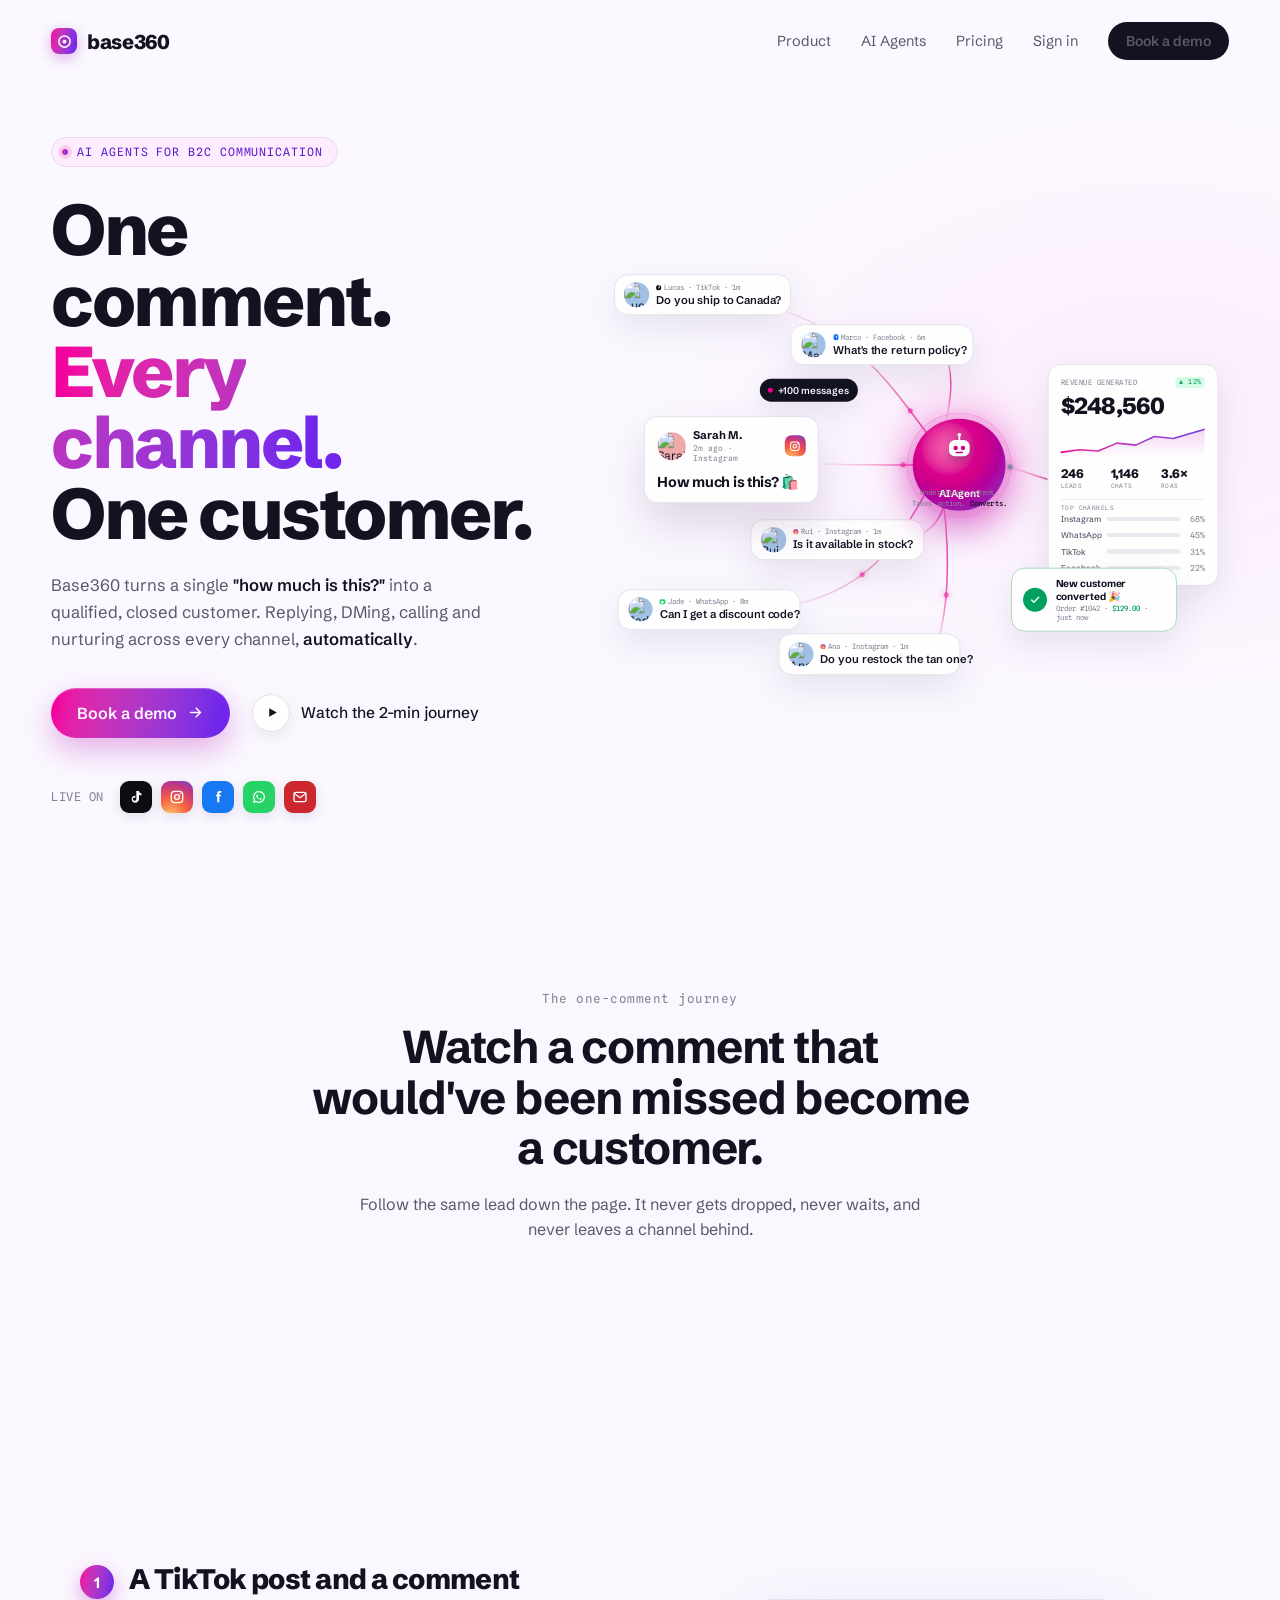
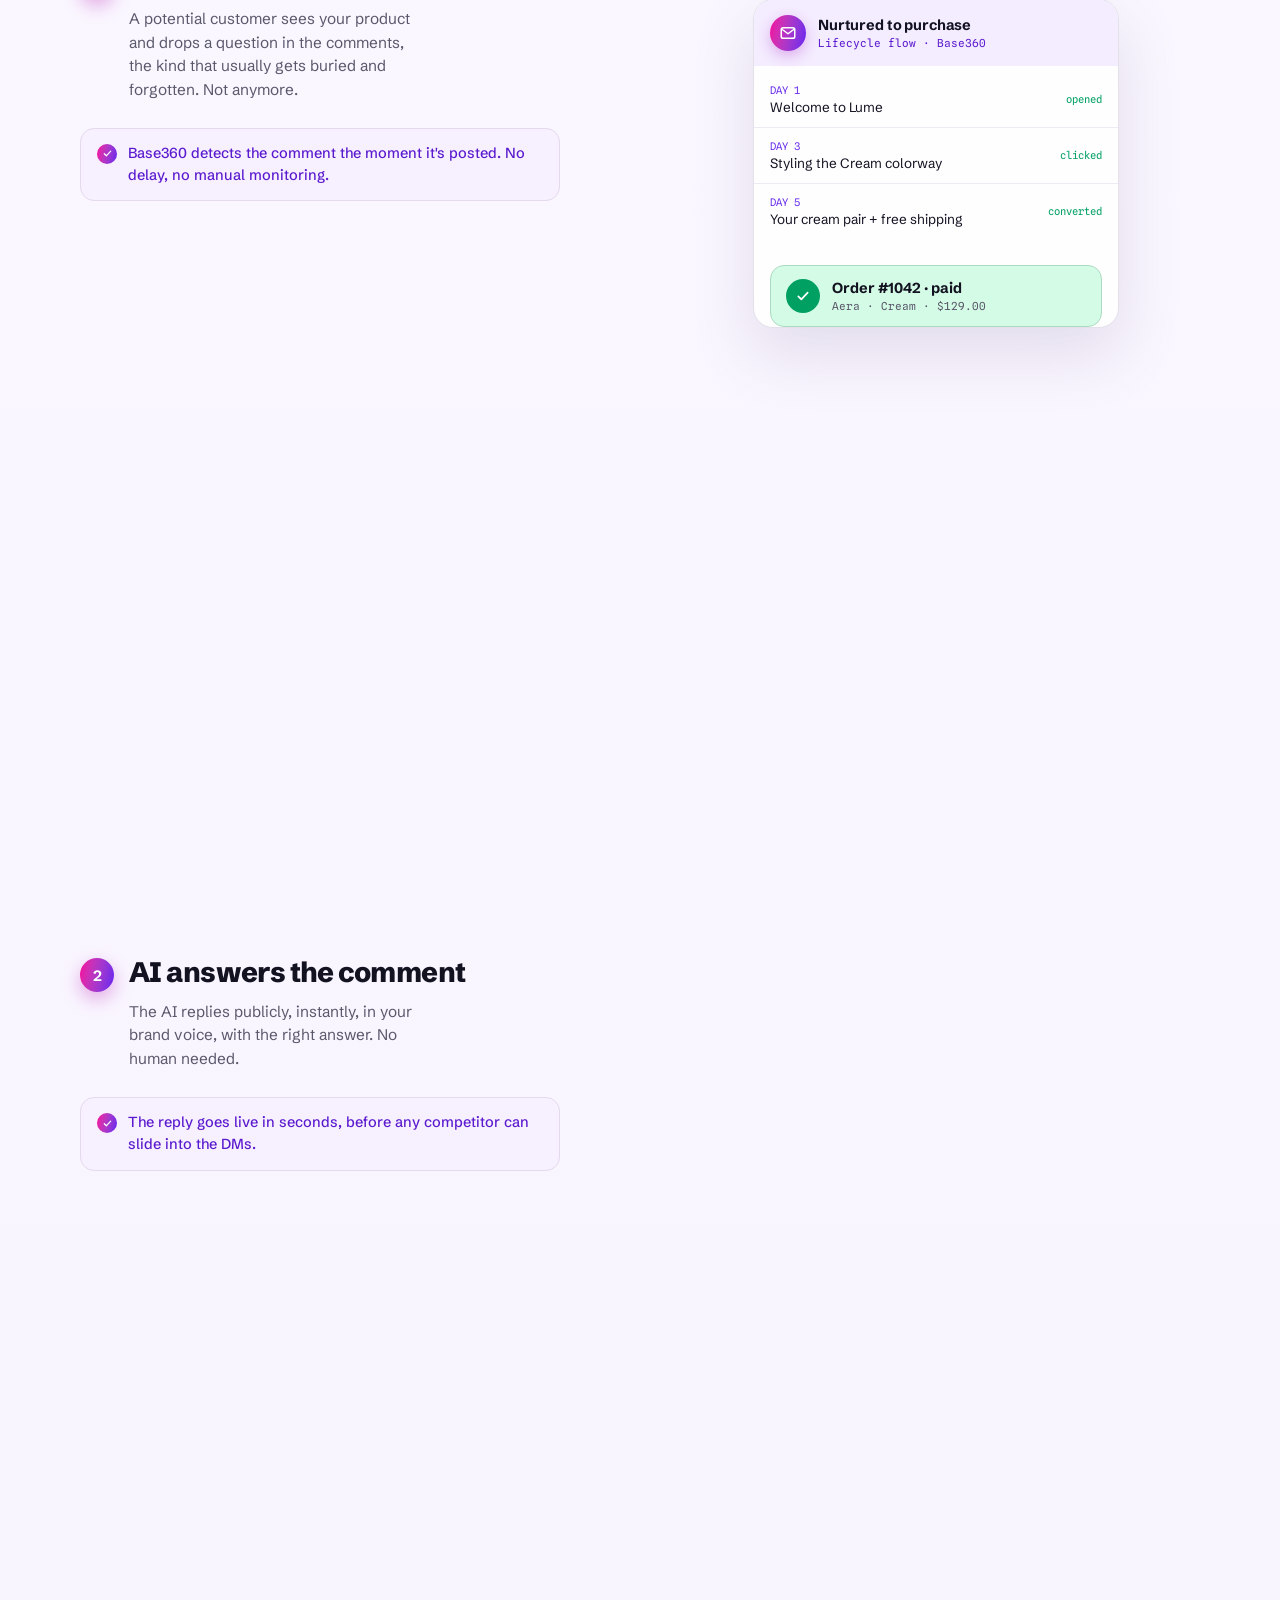
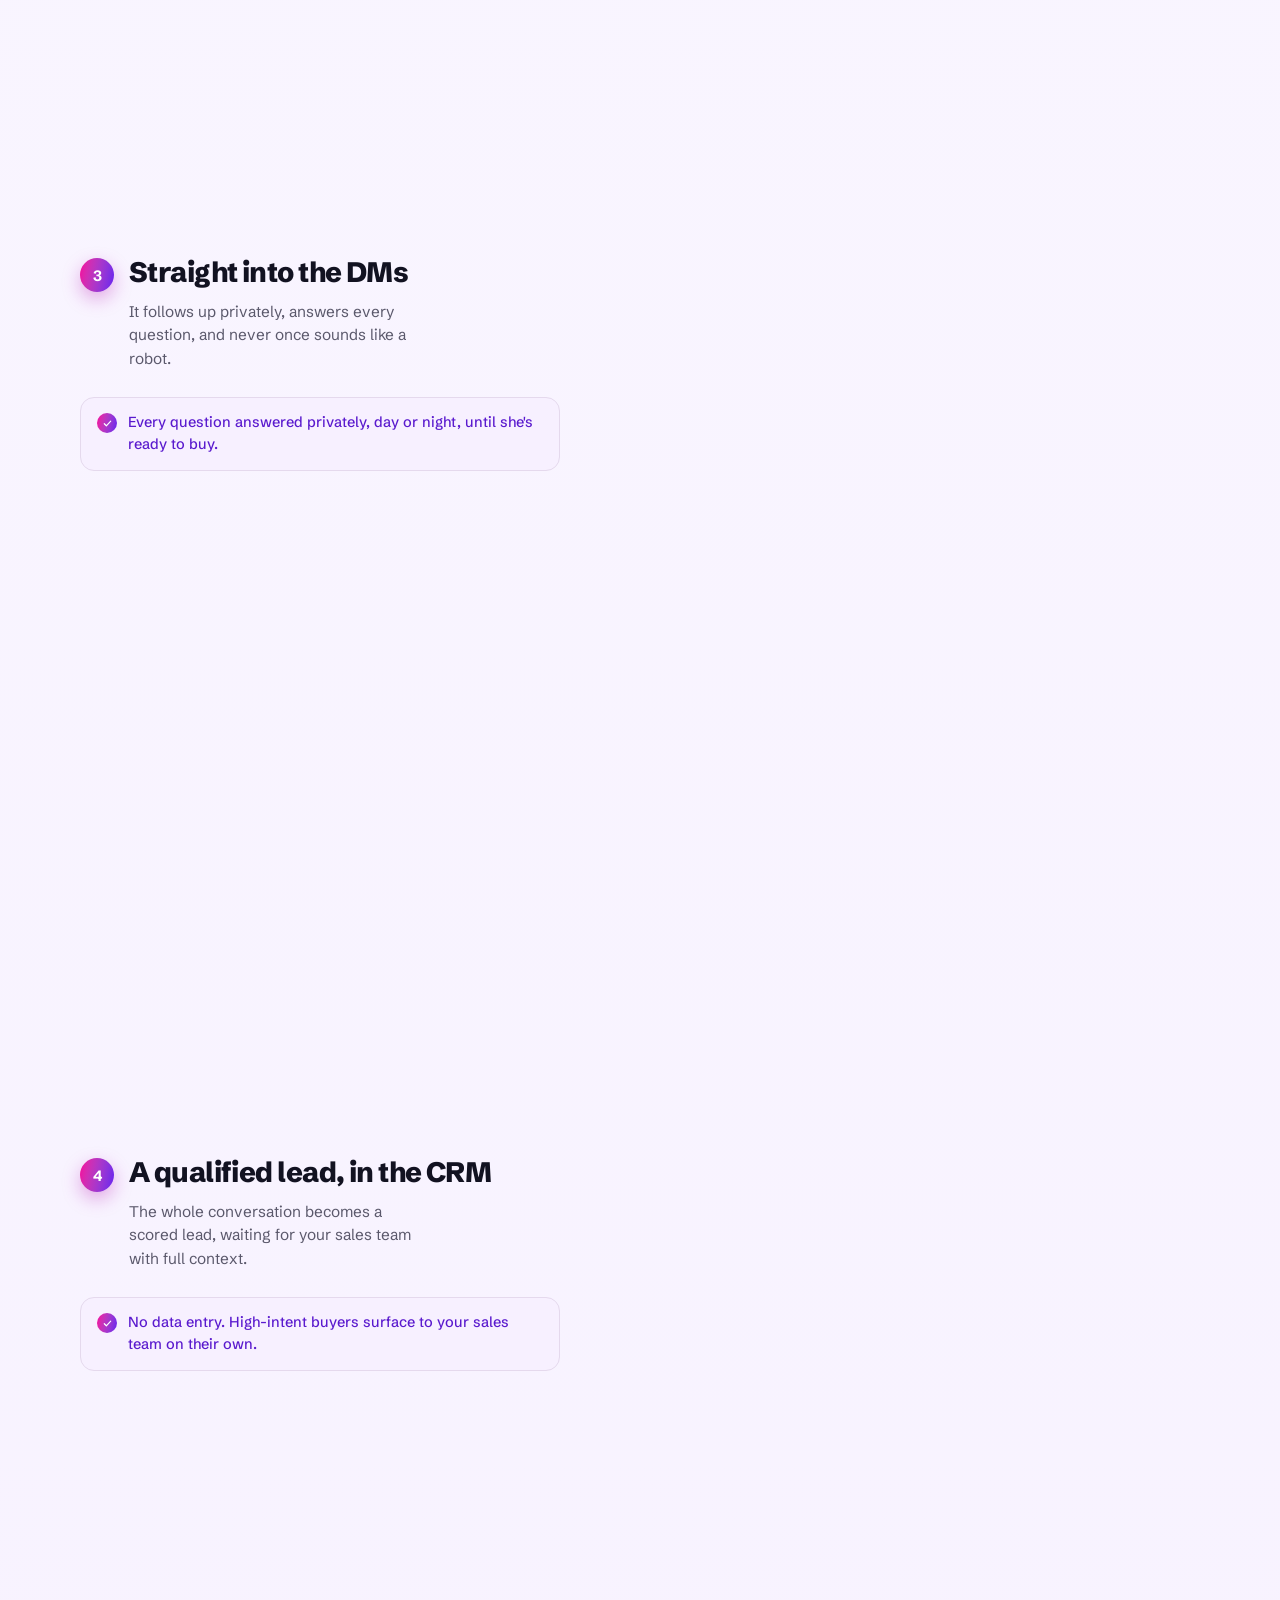
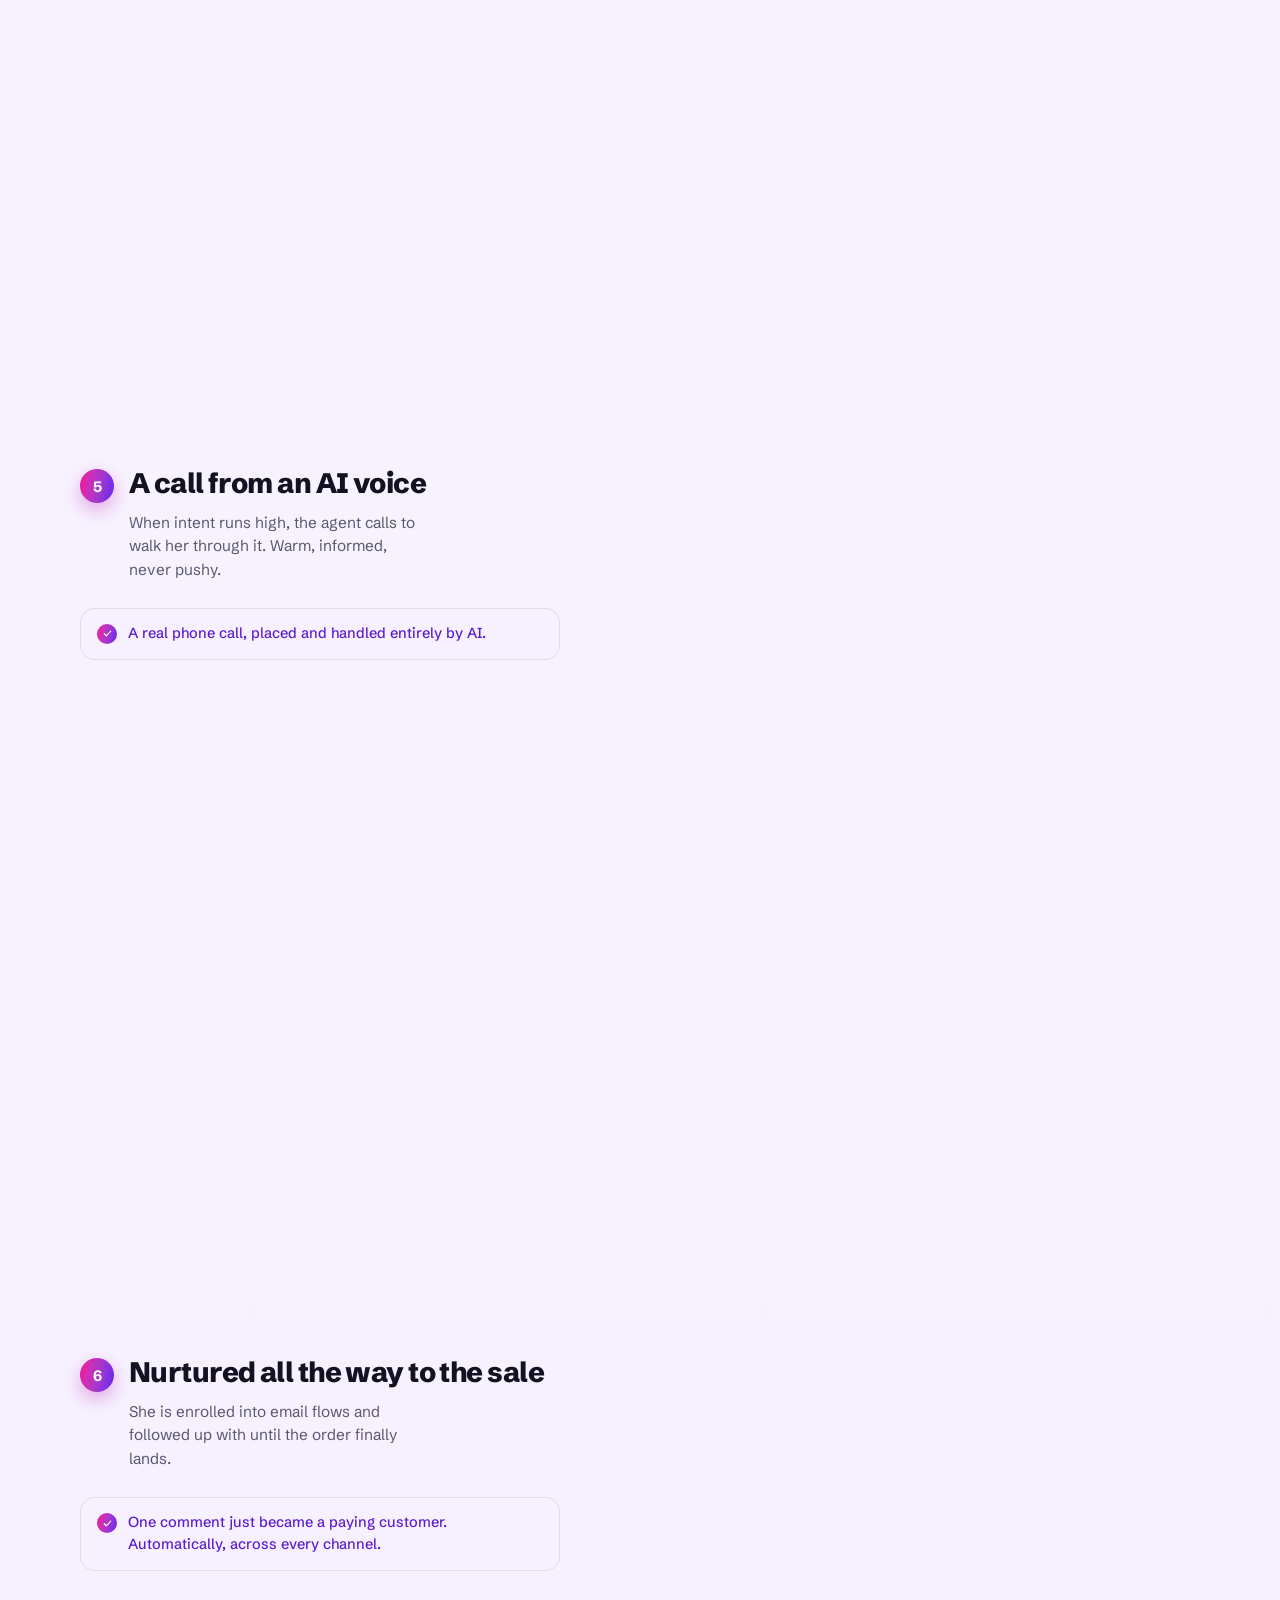
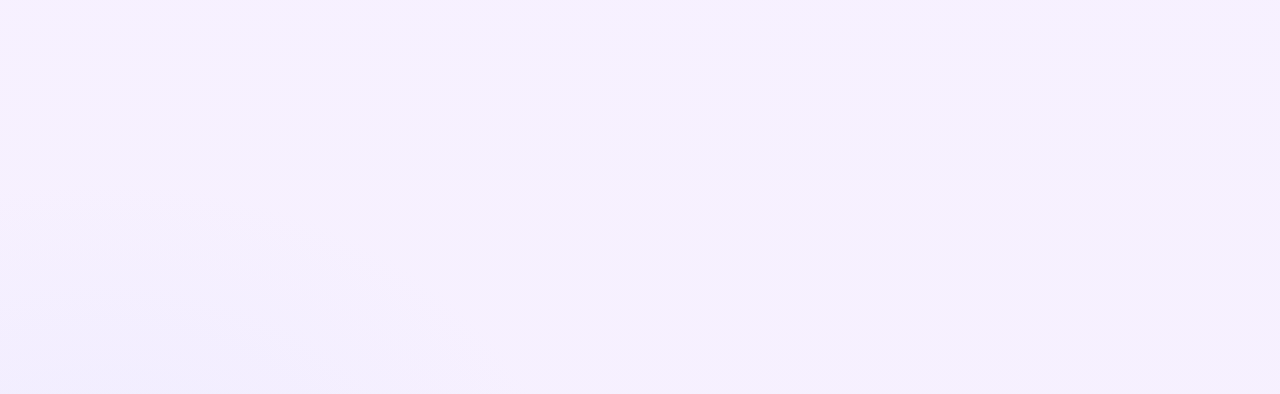
==== commit 519e2852: "Make the journey TikTok card a realistic vertical post Replace the web-embed style card with an auth" ====
--- a/base360-landing/index.html
+++ b/base360-landing/index.html
@@ -387,39 +387,56 @@
   .callout .ck svg{ width:11px; height:11px; }
   .callout p{ font-size:14.5px; line-height:1.5; color:var(--violet-deep); font-weight:500; }
 
-  /* upgraded tiktok card */
-  .ttcard{ width:380px; max-width:90vw; overflow:hidden; }
-  .tt-head{ display:flex; align-items:center; gap:11px; padding:13px 14px; }
-  .tt-logo{ width:38px; height:38px; border-radius:50%; background:#111; display:grid; place-items:center; flex:none; }
-  .tt-logo svg{ width:20px; height:20px; }
-  .tt-id{ flex:1; min-width:0; }
-  .tt-nm{ font-weight:700; font-size:15px; line-height:1.15; }
-  .tt-hd{ font-size:12.5px; color:var(--ink-faint); }
-  .tt-follow{ font-family:inherit; font-weight:600; font-size:13px; color:var(--ink); background:none; border:1.5px solid var(--line); border-radius:999px; padding:7px 17px; cursor:pointer; transition:border-color .25s var(--ease), color .25s var(--ease); }
-  .tt-follow:hover{ border-color:var(--magenta); color:var(--magenta); }
-  .tt-more{ color:var(--ink-faint); letter-spacing:1.5px; font-weight:700; }
-  .tt-body{ display:flex; }
-  .tt-media{ flex:1; min-width:0; aspect-ratio:4/3; background:#0a0a0b; position:relative; }
-  .tt-media img{ width:100%; height:100%; object-fit:cover; }
-  .tt-rail{ width:56px; display:flex; flex-direction:column; align-items:center; gap:15px; padding:16px 0; }
-  .tt-act{ display:flex; flex-direction:column; align-items:center; gap:3px; font-size:11px; font-weight:600; color:var(--ink-soft); }
-  .tt-act svg{ width:24px; height:24px; }
+  /* realistic vertical TikTok post */
+  .ttcard{ width:328px; max-width:88vw; height:604px; border-radius:26px; overflow:hidden; position:relative; background:#000; color:#fff; border:none; box-shadow:0 30px 72px oklch(0.32 0.05 300 / .4); }
+  .tt-video{ position:absolute; top:0; left:0; right:0; height:414px; overflow:hidden; }
+  .tt-video img{ width:100%; height:100%; object-fit:cover; object-position:50% 40%; }
+  .tt-video::after{ content:""; position:absolute; inset:0; background:linear-gradient(180deg, rgba(0,0,0,.42), transparent 24% 58%, rgba(0,0,0,.5)); }
+
+  .tt-top{ position:absolute; top:13px; left:0; right:0; z-index:3; display:flex; align-items:flex-start; justify-content:center; gap:22px; font-size:15px; font-weight:600; }
+  .tt-top .t{ color:rgba(255,255,255,.55); }
+  .tt-top .t.on{ color:#fff; }
+  .tt-top .t.on::after{ content:""; display:block; width:18px; height:2.5px; border-radius:2px; background:#fff; margin:5px auto 0; }
+  .tt-live{ position:absolute; left:14px; top:14px; z-index:3; font-size:10px; font-weight:700; background:#fe2c55; padding:3px 7px; border-radius:6px; letter-spacing:.04em; }
+
+  .tt-rail{ position:absolute; right:10px; bottom:214px; z-index:4; display:flex; flex-direction:column; align-items:center; gap:16px; }
+  .tt-ava{ position:relative; margin-bottom:6px; }
+  .tt-ava .av{ width:46px; height:46px; border-radius:50%; background:#111; border:2px solid #fff; display:grid; place-items:center; }
+  .tt-ava .av svg{ width:24px; height:24px; }
+  .tt-ava .plus{ position:absolute; left:50%; bottom:-9px; transform:translateX(-50%); width:21px; height:21px; border-radius:50%; background:#fe2c55; display:grid; place-items:center; font-size:16px; line-height:1; }
+  .tt-act{ display:flex; flex-direction:column; align-items:center; gap:4px; font-size:12px; font-weight:600; }
+  .tt-act svg{ width:32px; height:32px; filter:drop-shadow(0 1px 4px rgba(0,0,0,.4)); }
   .tt-act.liked svg{ color:#fe2c55; }
-  .tt-cap{ padding:11px 14px; font-size:13.5px; line-height:1.4; }
-  .tt-cap .tags{ color:var(--violet); font-weight:600; }
-  .tt-cmts{ border-top:1px solid var(--line-soft); }
-  .tt-cmts-head{ display:flex; justify-content:space-between; align-items:center; padding:12px 14px 6px; font-weight:700; font-size:14px; }
-  .tt-cmts-head .cc{ font-weight:400; font-size:12px; color:var(--ink-faint); }
-  .ttc{ display:flex; gap:11px; padding:9px 14px; }
-  .ttc .cav{ width:34px; height:34px; border-radius:50%; object-fit:cover; flex:none; background:oklch(0.8 0.06 30); }
+  .tt-disc{ width:44px; height:44px; border-radius:50%; border:5px solid #161616; background:radial-gradient(circle, #555 22%, #000 24%); overflow:hidden; animation:spin 4.5s linear infinite; box-shadow:0 0 0 1px rgba(255,255,255,.12); }
+  .tt-disc img{ width:100%; height:100%; object-fit:cover; opacity:.85; }
+  @keyframes spin{ to{ transform:rotate(360deg); } }
+  @media(prefers-reduced-motion:reduce){ .tt-disc{ animation:none; } }
+
+  .tt-info{ position:absolute; left:15px; right:74px; bottom:210px; z-index:4; text-shadow:0 1px 6px rgba(0,0,0,.4); }
+  .tt-info .u{ font-weight:700; font-size:15px; }
+  .tt-info .cap{ font-size:13px; line-height:1.38; margin-top:6px; }
+  .tt-info .cap .tag{ font-weight:600; }
+  .tt-info .music{ display:inline-flex; align-items:center; gap:7px; font-size:12px; margin-top:10px; }
+  .tt-info .music svg{ width:13px; height:13px; flex:none; }
+
+  /* comment sheet */
+  .tt-sheet{ position:absolute; left:0; right:0; bottom:0; height:196px; z-index:5; background:#fff; color:var(--ink); border-radius:18px 18px 0 0; box-shadow:0 -8px 22px rgba(0,0,0,.14); display:flex; flex-direction:column; }
+  .tt-sheet-h{ text-align:center; font-weight:700; font-size:13px; padding:13px 0 9px; border-bottom:1px solid var(--line-soft); position:relative; }
+  .tt-sheet-h::before{ content:""; position:absolute; top:6px; left:50%; transform:translateX(-50%); width:34px; height:4px; border-radius:2px; background:oklch(0.9 0.01 300); }
+  .tt-sheet-body{ flex:1; overflow:hidden; padding:4px 15px; }
+  .ttc{ display:flex; gap:10px; padding:9px 0; }
+  .ttc .cav{ width:32px; height:32px; border-radius:50%; object-fit:cover; flex:none; background:oklch(0.8 0.06 30); }
   .ttc .cav.lume{ background:#111; display:grid; place-items:center; }
-  .ttc .cav.lume svg{ width:19px; height:19px; }
-  .c-nm{ font-weight:600; font-size:13px; display:flex; align-items:center; gap:6px; }
-  .c-tm{ font-weight:400; color:var(--ink-faint); font-size:11.5px; }
-  .ai-badge{ font-family:var(--mono); font-size:9px; letter-spacing:.03em; color:var(--violet-deep); background:oklch(0.94 0.04 300); border:1px solid oklch(0.86 0.05 300); border-radius:5px; padding:1px 5px; }
-  .c-tx{ font-size:13.5px; line-height:1.45; margin-top:2px; }
+  .ttc .cav.lume svg{ width:18px; height:18px; }
+  .ttc-body{ flex:1; min-width:0; }
+  .c-nm{ font-weight:600; font-size:12.5px; color:var(--ink-soft); display:flex; align-items:center; gap:6px; }
+  .c-tm{ font-weight:400; color:var(--ink-faint); font-size:11px; }
+  .ai-badge{ font-family:var(--mono); font-size:8.5px; letter-spacing:.03em; color:var(--violet-deep); background:oklch(0.94 0.04 300); border:1px solid oklch(0.86 0.05 300); border-radius:5px; padding:1px 5px; }
+  .c-tx{ font-size:13.5px; line-height:1.4; margin-top:3px; }
   .c-tx .link{ color:var(--violet); }
-  .c-act{ display:flex; gap:15px; align-items:center; margin-top:7px; font-size:11.5px; color:var(--ink-faint); font-family:var(--mono); }
+  .c-act{ display:flex; gap:16px; align-items:center; margin-top:6px; font-size:11px; color:var(--ink-faint); }
+  .clike{ display:flex; flex-direction:column; align-items:center; gap:2px; font-size:10.5px; color:var(--ink-faint); flex:none; }
+  .clike svg{ width:15px; height:15px; }
 
   /* the AI reply reveals when step 2 becomes active */
   .tt-reply{ display:grid; grid-template-rows:0fr; opacity:0; transition:grid-template-rows .6s var(--ease), opacity .45s var(--ease); }
@@ -655,42 +672,52 @@
 
     <div class="panel is-active" data-panel="tt">
         <div class="mcard ttcard">
-          <div class="tt-head">
-            <span class="tt-logo"><svg viewBox="0 0 24 24" fill="#fff"><path d="M16.5 3c.3 2.1 1.7 3.6 3.8 3.9v2.6c-1.4.1-2.7-.3-3.8-1v6.2c0 3.6-2.6 5.9-5.6 5.9C7.8 20.6 5.5 18.3 5.5 15c0-3.2 2.6-5.2 5.6-5v2.8c-.4-.1-.8-.2-1.2-.2-1.4 0-2.6 1.1-2.6 2.5s1.2 2.6 2.6 2.6c1.5 0 2.6-1.2 2.6-2.8V3z"/></svg></span>
-            <div class="tt-id"><div class="tt-nm">Lume</div><div class="tt-hd">@lume.store</div></div>
-            <button class="tt-follow">Follow</button>
-            <span class="tt-more">⋮</span>
-          </div>
-          <div class="tt-body">
-            <div class="tt-media">
-              <img src="https://images.unsplash.com/photo-1600269452121-4f2416e55c28?auto=format&fit=crop&w=520&h=420&q=80" alt="The Lume sneaker" referrerpolicy="no-referrer">
-            </div>
-            <div class="tt-rail">
-              <span class="tt-act liked"><svg viewBox="0 0 24 24" fill="currentColor"><path d="M12 21.35l-1.45-1.32C5.4 15.36 2 12.28 2 8.5 2 5.42 4.42 3 7.5 3c1.74 0 3.41.81 4.5 2.09C13.09 3.81 14.76 3 16.5 3 19.58 3 22 5.42 22 8.5c0 3.78-3.4 6.86-8.55 11.54L12 21.35z"/></svg>12.4K</span>
-              <span class="tt-act"><svg viewBox="0 0 24 24" fill="none" stroke="currentColor" stroke-width="1.8"><path d="M21 11.5a8.4 8.4 0 01-8.5 8.5 8.5 8.5 0 01-3.8-.9L3 21l1.9-5.7A8.4 8.4 0 014 11.5 8.5 8.5 0 0112.5 3 8.4 8.4 0 0121 11.5z"/></svg>234</span>
-              <span class="tt-act"><svg viewBox="0 0 24 24" fill="none" stroke="currentColor" stroke-width="1.8" stroke-linecap="round" stroke-linejoin="round"><path d="M4 12v7a1 1 0 001 1h14a1 1 0 001-1v-7"/><path d="M16 6l-4-4-4 4"/><path d="M12 2v13"/></svg>86</span>
-              <span class="tt-act"><svg viewBox="0 0 24 24" fill="none" stroke="currentColor" stroke-width="1.8" stroke-linecap="round" stroke-linejoin="round"><path d="M12 3v12"/><path d="M7 10l5 5 5-5"/><path d="M5 21h14"/></svg></span>
-            </div>
-          </div>
-          <div class="tt-cap">New collection is live ⭐ <span class="tags">#lume #sneakers</span></div>
-          <div class="tt-cmts">
-            <div class="tt-cmts-head"><span>Comments</span><span class="cc">234 comments</span></div>
-            <div class="ttc">
-              <img class="cav" src="https://images.unsplash.com/photo-1544005313-94ddf0286df2?auto=format&fit=crop&w=90&h=90&q=80" alt="Maya" referrerpolicy="no-referrer">
-              <div>
-                <div class="c-nm">maya.k <span class="c-tm">· 2h ago</span></div>
-                <div class="c-tx">How much is this?</div>
-                <div class="c-act"><span>Reply</span><span>♡ 4</span></div>
+          <div class="tt-video">
+            <img src="https://images.unsplash.com/photo-1600269452121-4f2416e55c28?auto=format&fit=crop&w=440&h=560&q=80" alt="Lume sneaker video" referrerpolicy="no-referrer">
+          </div>
+          <span class="tt-live">LIVE</span>
+          <div class="tt-top"><span class="t">Following</span><span class="t on">For You</span></div>
+
+          <div class="tt-rail">
+            <div class="tt-ava">
+              <span class="av"><svg viewBox="0 0 24 24" fill="#fff"><path d="M16.5 3c.3 2.1 1.7 3.6 3.8 3.9v2.6c-1.4.1-2.7-.3-3.8-1v6.2c0 3.6-2.6 5.9-5.6 5.9C7.8 20.6 5.5 18.3 5.5 15c0-3.2 2.6-5.2 5.6-5v2.8c-.4-.1-.8-.2-1.2-.2-1.4 0-2.6 1.1-2.6 2.5s1.2 2.6 2.6 2.6c1.5 0 2.6-1.2 2.6-2.8V3z"/></svg></span>
+              <span class="plus">+</span>
+            </div>
+            <span class="tt-act liked"><svg viewBox="0 0 24 24" fill="currentColor"><path d="M12 21.35l-1.45-1.32C5.4 15.36 2 12.28 2 8.5 2 5.42 4.42 3 7.5 3c1.74 0 3.41.81 4.5 2.09C13.09 3.81 14.76 3 16.5 3 19.58 3 22 5.42 22 8.5c0 3.78-3.4 6.86-8.55 11.54L12 21.35z"/></svg>12.4K</span>
+            <span class="tt-act"><svg viewBox="0 0 24 24" fill="currentColor"><path d="M20 2H4c-1.1 0-2 .9-2 2v12c0 1.1.9 2 2 2h4v4l5-4h7c1.1 0 2-.9 2-2V4c0-1.1-.9-2-2-2z"/></svg>234</span>
+            <span class="tt-act"><svg viewBox="0 0 24 24" fill="currentColor"><path d="M6 2h12a1 1 0 011 1v18l-7-4-7 4V3a1 1 0 011-1z"/></svg>1.2K</span>
+            <span class="tt-act"><svg viewBox="0 0 24 24" fill="currentColor"><path d="M22 3L2 10.5l6.6 2.2L11 21l3.4-6.2L22 3z"/></svg>86</span>
+            <span class="tt-disc"><img src="https://images.unsplash.com/photo-1600269452121-4f2416e55c28?auto=format&fit=crop&w=80&h=80&q=60" alt="" referrerpolicy="no-referrer"></span>
+          </div>
+
+          <div class="tt-info">
+            <div class="u">@lume.store</div>
+            <div class="cap">New collection is live ✨ <span class="tag">#lume #sneakers</span></div>
+            <div class="music"><svg viewBox="0 0 24 24" fill="currentColor"><path d="M9 17a3 3 0 11-2-2.83V4l11-2v11.17A3 3 0 1116 16V6L9 7.3z"/></svg>original sound · lume.store</div>
+          </div>
+
+          <div class="tt-sheet">
+            <div class="tt-sheet-h">234 comments</div>
+            <div class="tt-sheet-body">
+              <div class="ttc">
+                <img class="cav" src="https://images.unsplash.com/photo-1544005313-94ddf0286df2?auto=format&fit=crop&w=90&h=90&q=80" alt="Maya" referrerpolicy="no-referrer">
+                <div class="ttc-body">
+                  <div class="c-nm">maya.k <span class="c-tm">· 2h ago</span></div>
+                  <div class="c-tx">How much is this?</div>
+                  <div class="c-act"><span>Reply</span></div>
+                </div>
+                <div class="clike"><svg viewBox="0 0 24 24" fill="none" stroke="currentColor" stroke-width="1.8"><path d="M12 21.35l-1.45-1.32C5.4 15.36 2 12.28 2 8.5 2 5.42 4.42 3 7.5 3c1.74 0 3.41.81 4.5 2.09C13.09 3.81 14.76 3 16.5 3 19.58 3 22 5.42 22 8.5c0 3.78-3.4 6.86-8.55 11.54L12 21.35z"/></svg>4</div>
               </div>
-            </div>
-            <div class="tt-reply">
-              <div class="tt-reply-inner">
-                <div class="ttc reply">
-                  <span class="cav lume"><svg viewBox="0 0 24 24" fill="#fff"><path d="M16.5 3c.3 2.1 1.7 3.6 3.8 3.9v2.6c-1.4.1-2.7-.3-3.8-1v6.2c0 3.6-2.6 5.9-5.6 5.9C7.8 20.6 5.5 18.3 5.5 15c0-3.2 2.6-5.2 5.6-5v2.8c-.4-.1-.8-.2-1.2-.2-1.4 0-2.6 1.1-2.6 2.5s1.2 2.6 2.6 2.6c1.5 0 2.6-1.2 2.6-2.8V3z"/></svg></span>
-                  <div>
-                    <div class="c-nm">lume.store <span class="ai-badge">AI</span> <span class="c-tm">· Just now</span></div>
-                    <div class="c-tx">Hi maya! 👋 It's $129, grab it before it sells out 🔥 <span class="link">lume.store/new</span></div>
-                    <div class="c-act"><span>Reply</span><span>♡ 12</span></div>
+              <div class="tt-reply">
+                <div class="tt-reply-inner">
+                  <div class="ttc reply">
+                    <span class="cav lume"><svg viewBox="0 0 24 24" fill="#fff"><path d="M16.5 3c.3 2.1 1.7 3.6 3.8 3.9v2.6c-1.4.1-2.7-.3-3.8-1v6.2c0 3.6-2.6 5.9-5.6 5.9C7.8 20.6 5.5 18.3 5.5 15c0-3.2 2.6-5.2 5.6-5v2.8c-.4-.1-.8-.2-1.2-.2-1.4 0-2.6 1.1-2.6 2.5s1.2 2.6 2.6 2.6c1.5 0 2.6-1.2 2.6-2.8V3z"/></svg></span>
+                    <div class="ttc-body">
+                      <div class="c-nm">lume.store <span class="ai-badge">AI</span> <span class="c-tm">· now</span></div>
+                      <div class="c-tx">Hi maya! 👋 It's $129, grab it before it sells out 🔥 <span class="link">lume.store/new</span></div>
+                      <div class="c-act"><span>Reply</span></div>
+                    </div>
+                    <div class="clike"><svg viewBox="0 0 24 24" fill="none" stroke="currentColor" stroke-width="1.8"><path d="M12 21.35l-1.45-1.32C5.4 15.36 2 12.28 2 8.5 2 5.42 4.42 3 7.5 3c1.74 0 3.41.81 4.5 2.09C13.09 3.81 14.76 3 16.5 3 19.58 3 22 5.42 22 8.5c0 3.78-3.4 6.86-8.55 11.54L12 21.35z"/></svg>12</div>
                   </div>
                 </div>
               </div>
